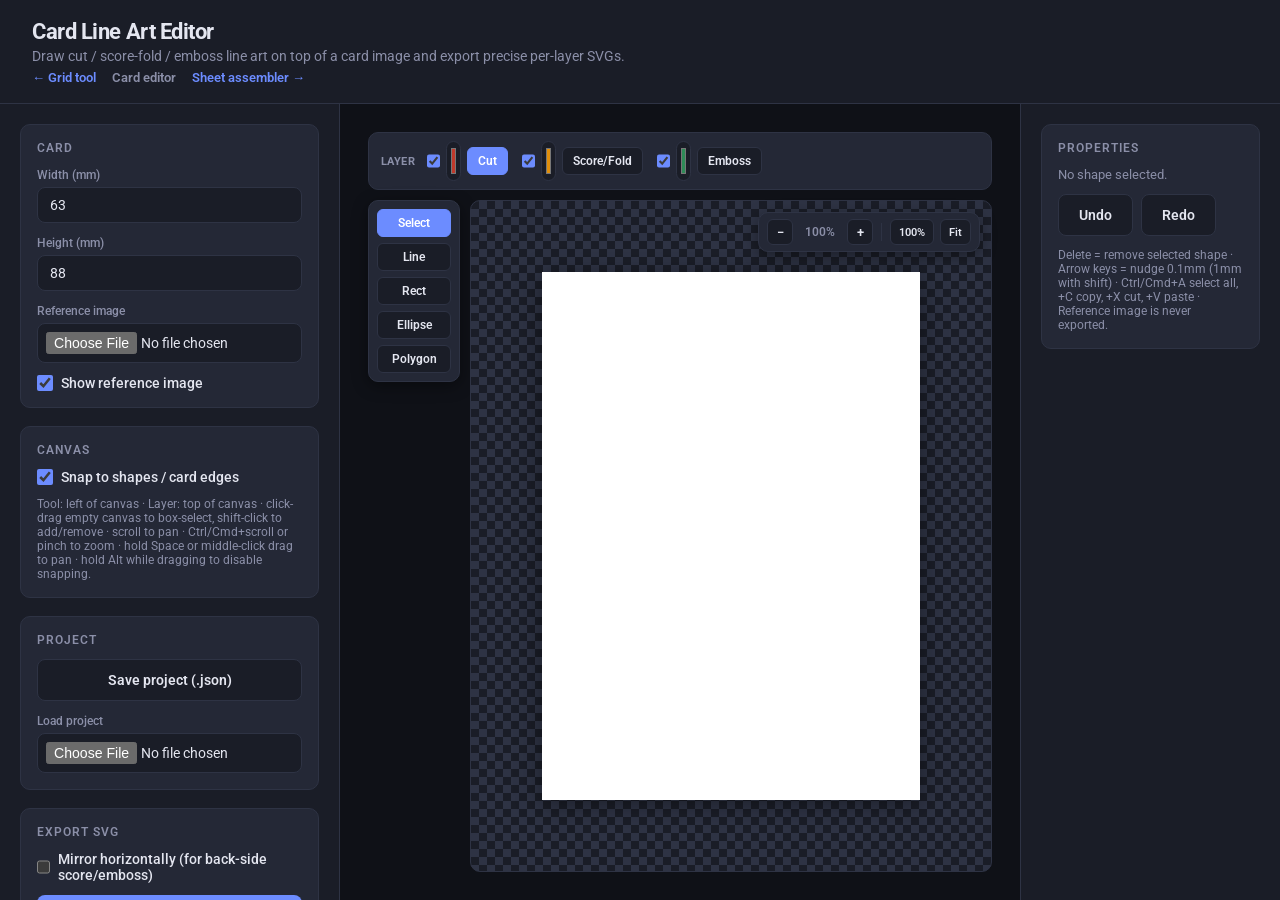
==== editor.html @ fbe58fb3 "Fix some bugs, update the UI" ====
<!DOCTYPE html>
<html lang="en">
<head>
<meta charset="UTF-8">
<meta name="viewport" content="width=device-width, initial-scale=1.0">
<title>Card Line Art Editor</title>
<link rel="stylesheet" href="css/style.css">
</head>
<body class="editor-page">
<div class="container">

  <header>
    <h1>Card Line Art Editor</h1>
    <p class="subtitle">Draw cut / score-fold / emboss line art on top of a card image and export precise per-layer SVGs.</p>
    <nav class="tool-nav">
      <a class="nav-link" href="index.html">&larr; Grid tool</a>
      <a class="nav-link current" href="editor.html">Card editor</a>
      <a class="nav-link" href="sheet.html">Sheet assembler &rarr;</a>
    </nav>
  </header>

  <div class="content with-gallery">
    <div class="sidebar">

      <div class="panel">
        <div class="panel-title">Card</div>
        <div class="control-group">
          <label for="cardW">Width (mm)</label>
          <input type="number" id="cardW" value="63" min="1" step="0.1" required>
        </div>
        <div class="control-group">
          <label for="cardH">Height (mm)</label>
          <input type="number" id="cardH" value="88" min="1" step="0.1" required>
        </div>
        <div class="control-group">
          <label for="imageInput">Reference image</label>
          <input type="file" id="imageInput" accept="image/*">
        </div>
        <div class="control-group">
          <label class="inline"><input type="checkbox" id="imageVisible" checked> Show reference image</label>
        </div>
      </div>

      <div class="panel">
        <div class="panel-title">Canvas</div>
        <div class="control-group">
          <label class="inline"><input type="checkbox" id="snapToggle" checked> Snap to shapes / card edges</label>
        </div>
        <div class="input-hint">Tool: left of canvas &middot; Layer: top of canvas &middot; click-drag empty canvas to box-select, shift-click to add/remove &middot; scroll to pan &middot; Ctrl/Cmd+scroll or pinch to zoom &middot; hold Space or middle-click drag to pan &middot; hold Alt while dragging to disable snapping.</div>
      </div>

      <div class="panel">
        <div class="panel-title">Project</div>
        <div class="button-group">
          <button type="button" id="saveProjectBtn" class="btn-secondary">Save project (.json)</button>
        </div>
        <div class="control-group">
          <label for="loadProjectInput">Load project</label>
          <input type="file" id="loadProjectInput" accept="application/json">
        </div>
      </div>

      <div class="panel">
        <div class="panel-title">Export SVG</div>
        <div class="control-group">
          <label class="inline"><input type="checkbox" id="mirrorExport"> Mirror horizontally (for back-side score/emboss)</label>
        </div>
        <div class="button-group">
          <button type="button" id="exportAllBtn" class="btn-primary">Export all layers</button>
          <button type="button" id="exportCutBtn" class="btn-secondary">Export Cut only</button>
          <button type="button" id="exportScoreBtn" class="btn-secondary">Export Score/Fold only</button>
          <button type="button" id="exportEmbossBtn" class="btn-secondary">Export Emboss only</button>
        </div>
      </div>
    </div>

    <div class="main">
      <div class="canvas-stage">
        <div class="canvas-topbar">
          <span class="canvas-topbar-label">Layer</span>
          <div class="layer-bar" id="layerBar">
            <div class="layer-row" data-layer="cut">
              <input type="checkbox" data-vis="cut" checked title="Show Cut layer">
              <input type="color" class="layer-color" data-layer="cut" value="#c0392b" title="Cut line color">
              <button type="button" class="layer-btn active" data-layer="cut">Cut</button>
            </div>
            <div class="layer-row" data-layer="score">
              <input type="checkbox" data-vis="score" checked title="Show Score/Fold layer">
              <input type="color" class="layer-color" data-layer="score" value="#e08e0b" title="Score/Fold line color">
              <button type="button" class="layer-btn" data-layer="score">Score/Fold</button>
            </div>
            <div class="layer-row" data-layer="emboss">
              <input type="checkbox" data-vis="emboss" checked title="Show Emboss layer">
              <input type="color" class="layer-color" data-layer="emboss" value="#2e8b57" title="Emboss line color">
              <button type="button" class="layer-btn" data-layer="emboss">Emboss</button>
            </div>
          </div>
        </div>
        <div class="canvas-body">
          <div class="canvas-toolbar-left" id="toolButtons">
            <button type="button" data-tool="select" class="tool-btn active" title="Select / Move (click-drag empty canvas to box-select)">Select</button>
            <button type="button" data-tool="line" class="tool-btn" title="Line">Line</button>
            <button type="button" data-tool="rect" class="tool-btn" title="Rectangle">Rect</button>
            <button type="button" data-tool="ellipse" class="tool-btn" title="Ellipse">Ellipse</button>
            <button type="button" data-tool="polygon" class="tool-btn" title="Polygon / lasso">Polygon</button>
          </div>
          <div class="canvas-wrap" id="canvasWrap"></div>
          <div class="canvas-toolbar">
            <button type="button" id="zoomOutBtn" class="zoom-btn" title="Zoom out (Ctrl/Cmd -)">&minus;</button>
            <span id="zoomLevel" class="zoom-level">100%</span>
            <button type="button" id="zoomInBtn" class="zoom-btn" title="Zoom in (Ctrl/Cmd +)">+</button>
            <span class="zoom-sep"></span>
            <button type="button" id="zoomResetBtn" class="zoom-btn zoom-btn-wide" title="Zoom to 100% (Ctrl/Cmd 0)">100%</button>
            <button type="button" id="zoomFitBtn" class="zoom-btn zoom-btn-wide" title="Fit to screen (Shift 1)">Fit</button>
          </div>
        </div>
      </div>
    </div>

    <div class="gallery-sidebar">
      <div class="panel">
        <div class="panel-title">Properties</div>
        <div id="propsEmpty" class="props-empty">No shape selected.</div>
        <div id="propsForm" class="props-form" hidden>
          <div class="control-group">
            <label for="propLayer">Layer</label>
            <select id="propLayer">
              <option value="cut">Cut</option>
              <option value="score">Score/Fold</option>
              <option value="emboss">Emboss</option>
            </select>
          </div>
          <div class="control-group" id="propXWrap">
            <label for="propX">X (mm)</label>
            <input type="number" id="propX" step="0.1">
          </div>
          <div class="control-group" id="propYWrap">
            <label for="propY">Y (mm)</label>
            <input type="number" id="propY" step="0.1">
          </div>
          <div class="control-group" id="propWWrap">
            <label for="propW">Width (mm)</label>
            <input type="number" id="propW" step="0.1">
          </div>
          <div class="control-group" id="propHWrap">
            <label for="propH">Height (mm)</label>
            <input type="number" id="propH" step="0.1">
          </div>
          <div class="control-group" id="propRadiusWrap" hidden>
            <label for="propRadius">Corner radius (mm)</label>
            <input type="number" id="propRadius" step="0.1" min="0">
          </div>
          <div class="control-group" id="propRotWrap">
            <label for="propRot">Rotation (deg)</label>
            <input type="number" id="propRot" step="1">
          </div>
          <div class="button-group">
            <button type="button" id="deleteShapeBtn" class="btn-secondary danger">Delete shape</button>
          </div>
        </div>

        <div class="history-buttons">
          <button type="button" id="undoBtn" class="btn-secondary" title="Ctrl/Cmd+Z">Undo</button>
          <button type="button" id="redoBtn" class="btn-secondary" title="Ctrl/Cmd+Shift+Z">Redo</button>
        </div>

        <p class="input-hint">Delete = remove selected shape &middot; Arrow keys = nudge 0.1mm (1mm with shift) &middot; Ctrl/Cmd+A select all, +C copy, +X cut, +V paste &middot; Reference image is never exported.</p>
      </div>
    </div>

  </div>

</div>
<script src="js/editor.js"></script>
</body>
</html>
---- css/style.css ----
/* ==========================================================================
   PnPTools shared UI — canonical stylesheet
   Same file is used (verbatim) across PnPBleed, PnPAlign, PnPBooklet,
   PnPCardCrop and PnPLayout so every tool looks and behaves identically.
   Visual reference: PnPBooklet's original dark app-chrome design.
   ========================================================================== */

@import url('https://fonts.googleapis.com/css2?family=Roboto:wght@400;500;600;700&display=swap');

:root {
    color-scheme: dark;
    --bg: #0f1117;
    --surface: #1a1d27;
    --surface2: #242836;
    --border: #2e3344;
    --accent: #6c8cff;
    --accent-hover: #8aa4ff;
    --text: #e4e6f0;
    --text-dim: #8b8fa8;
    --text-muted: #8b8fa8;
    --danger: #ff6b6b;
    --success: #51cf66;
    --info: #6c8cff;
    --warning: #ffcc66;
    --radius: 10px;
    --radius-lg: 10px;
}

* {
    margin: 0;
    padding: 0;
    box-sizing: border-box;
}

body {
    font-family: 'Roboto', -apple-system, BlinkMacSystemFont, 'Segoe UI', Helvetica, Arial, sans-serif;
    background: var(--bg);
    min-height: 100vh;
    color: var(--text);
}

a {
    color: inherit;
}

/* ---- Shell ------------------------------------------------------------- */

.container {
    max-width: none;
    margin: 0;
    background: transparent;
    border-radius: 0;
    box-shadow: none;
    overflow: visible;
    min-height: 100vh;
    display: flex;
    flex-direction: column;
}

header {
    background: var(--surface);
    color: var(--text);
    padding: 18px 32px;
    text-align: left;
    border-bottom: 1px solid var(--border);
}

header h1 {
    font-size: 1.4rem;
    font-weight: 700;
    letter-spacing: -0.02em;
    margin-bottom: 4px;
}

header .subtitle {
    font-size: 0.85rem;
    color: var(--text-dim);
    opacity: 1;
    max-width: none;
    margin: 0;
}

/* ---- Layout: sidebar + main -------------------------------------------- */

.content {
    display: grid;
    grid-template-columns: 340px 1fr;
    grid-template-rows: minmax(0, 1fr);
    gap: 0;
    padding: 0;
    flex: 1;
    min-height: 0;
    min-width: 0;
}

.content.with-gallery {
    grid-template-columns: 340px 1fr 260px;
}

.sidebar {
    display: flex;
    flex-direction: column;
    gap: 18px;
    padding: 20px;
    background: var(--surface);
    border-right: 1px solid var(--border);
    min-width: 0;
    min-height: 0;
    overflow-y: auto;
}

.gallery-sidebar {
    display: flex;
    flex-direction: column;
    gap: 12px;
    padding: 20px;
    background: var(--surface);
    border-left: 1px solid var(--border);
    min-width: 0;
    min-height: 0;
    overflow-y: auto;
}

.main {
    display: flex;
    flex-direction: column;
    gap: 20px;
    min-width: 0;
    min-height: 0;
    padding: 28px;
    overflow: auto;
    background: var(--bg);
}

/* ---- Panels (grouped controls within the sidebar) ---------------------- */

.panel {
    display: flex;
    flex-direction: column;
    gap: 12px;
    background: var(--surface2);
    border: 1px solid var(--border);
    border-radius: var(--radius);
    padding: 16px;
}

.panel-title {
    position: relative;
    font-size: 0.75rem;
    font-weight: 600;
    color: var(--text-dim);
    text-transform: uppercase;
    letter-spacing: 0.08em;
}

/* ---- Help tooltip (a "?" mark that reveals a longer note on hover/focus) - */
/* Positioned relative to .panel-title (not the small icon itself) and pinned
   to its full width, so it always opens downward and never overflows past
   the sidebar's edge regardless of where the icon sits in the title. */

.help {
    display: inline-flex;
    align-items: center;
    justify-content: center;
    width: 14px;
    height: 14px;
    margin-left: 6px;
    border-radius: 50%;
    background: var(--surface);
    border: 1px solid var(--border);
    color: var(--text-dim);
    font-size: 10px;
    font-weight: 700;
    text-transform: none;
    letter-spacing: normal;
    cursor: help;
    vertical-align: middle;
}

.help:hover,
.help:focus-visible {
    border-color: var(--accent);
    color: var(--accent);
    outline: none;
}

.help::after {
    content: attr(data-tip);
    position: absolute;
    top: 100%;
    left: 0;
    right: 0;
    margin-top: 6px;
    background: var(--surface2);
    color: var(--text);
    border: 1px solid var(--border);
    border-radius: 6px;
    padding: 8px 10px;
    font-size: 11px;
    font-weight: 400;
    line-height: 1.4;
    text-align: left;
    white-space: normal;
    box-shadow: 0 8px 20px rgba(0, 0, 0, 0.5);
    opacity: 0;
    visibility: hidden;
    transition: opacity 0.15s;
    z-index: 30;
}

.help:hover::after,
.help:focus-visible::after {
    opacity: 1;
    visibility: visible;
}

/* ---- Form controls ------------------------------------------------------ */

.control-group {
    display: flex;
    flex-direction: column;
    gap: 5px;
}

.control-group label {
    font-weight: 500;
    color: var(--text-dim);
    font-size: 0.78rem;
    text-transform: none;
    letter-spacing: normal;
}

.control-group label.inline {
    display: flex;
    align-items: center;
    gap: 8px;
    color: var(--text);
    font-size: 0.85rem;
    cursor: pointer;
}

.row {
    display: flex;
    gap: 10px;
}

.row > * {
    flex: 1;
}

input[type="file"],
input[type="number"],
input[type="text"],
select {
    width: 100%;
    padding: 9px 12px;
    border: 1px solid var(--border);
    border-radius: 8px;
    font-size: 0.88rem;
    font-family: inherit;
    color: var(--text);
    background: var(--surface);
    transition: border-color 0.2s;
    outline: none;
}

input[type="file"] {
    padding: 8px;
    cursor: pointer;
}

input[type="number"]:focus,
input[type="text"]:focus,
input[type="file"]:focus,
select:focus {
    border-color: var(--accent);
}

input[type="number"]:hover,
input[type="text"]:hover,
input[type="file"]:hover,
select:hover {
    border-color: var(--accent);
}

select {
    cursor: pointer;
    appearance: none;
    background-image: url("data:image/svg+xml,%3Csvg xmlns='http://www.w3.org/2000/svg' width='12' height='12' viewBox='0 0 24 24' fill='%238b8fa8'%3E%3Cpath d='M7 10l5 5 5-5z'/%3E%3C/svg%3E");
    background-repeat: no-repeat;
    background-position: right 12px center;
    padding-right: 30px;
}

input[type="checkbox"],
input[type="radio"] {
    width: 16px;
    height: 16px;
    accent-color: var(--accent);
    cursor: pointer;
}

input[type="range"] {
    width: 100%;
    accent-color: var(--accent);
}

input[type="color"] {
    width: 100%;
    height: 40px;
    padding: 2px;
    border: 1px solid var(--border);
    border-radius: 8px;
    cursor: pointer;
    background: var(--surface);
}

.input-hint {
    font-size: 12px;
    color: var(--text-muted);
}

.radio-group,
.checkbox-group {
    display: grid;
    grid-template-columns: 1fr 1fr;
    gap: 10px;
}

.radio-group.stacked,
.checkbox-group.stacked {
    grid-template-columns: 1fr;
}

.radio-group label,
.checkbox-group label {
    display: flex;
    align-items: center;
    gap: 8px;
    font-weight: 500;
    font-size: 14px;
    color: var(--text);
    text-transform: none;
    letter-spacing: normal;
    cursor: pointer;
}

.slider-field {
    display: grid;
    grid-template-columns: 1fr auto;
    align-items: center;
    gap: 10px;
}

.slider-field label {
    grid-column: 1 / -1;
}

.slider-field output {
    font-variant-numeric: tabular-nums;
    font-size: 13px;
    color: var(--text-dim);
    text-align: right;
    min-width: 3em;
}

/* ---- Dropzone ------------------------------------------------------------ */

.dropzone {
    border: 2px dashed var(--border);
    border-radius: var(--radius);
    padding: 24px 16px;
    text-align: center;
    cursor: pointer;
    transition: all 0.2s;
    color: var(--text-dim);
    font-size: 0.85rem;
}

.dropzone:hover,
.dropzone.dragover {
    border-color: var(--accent);
    background: rgba(108, 140, 255, 0.06);
}

.dropzone input[type="file"] {
    display: none;
}

.dropzone .dz-title {
    font-weight: 500;
    color: var(--text);
    margin-bottom: 4px;
}

.dropzone-count {
    text-align: center;
    font-size: 12px;
    color: var(--text-dim);
}

/* ---- Buttons -------------------------------------------------------------- */

.button-group {
    display: flex;
    gap: 10px;
    flex-direction: column;
}

button,
.btn {
    display: inline-flex;
    align-items: center;
    justify-content: center;
    gap: 8px;
    padding: 12px 20px;
    border: none;
    border-radius: 8px;
    font-size: 0.88rem;
    font-weight: 600;
    cursor: pointer;
    transition: background-color 0.2s, filter 0.2s;
    text-transform: none;
    letter-spacing: normal;
    text-decoration: none;
    font-family: inherit;
}

.btn-primary {
    background: var(--accent);
    color: #ffffff;
}

.btn-primary:hover:not(:disabled) {
    background: var(--accent-hover);
}

.btn-secondary {
    background: var(--surface);
    color: var(--text);
    border: 1px solid var(--border);
}

.btn-secondary:hover:not(:disabled) {
    background: var(--surface2);
    border-color: var(--accent);
}

.btn-success {
    background: var(--success);
    color: #111111;
}

.btn-success:hover:not(:disabled) {
    filter: brightness(1.1);
}

button:disabled,
.btn:disabled,
.btn[aria-disabled="true"] {
    background: var(--border);
    color: var(--text-dim);
    opacity: 1;
    cursor: not-allowed;
}

.btn-small {
    padding: 8px 12px;
    font-size: 12px;
}

/* ---- Status / feedback ------------------------------------------------- */

.status {
    padding: 10px 12px;
    border-radius: 8px;
    font-size: 12px;
    text-align: center;
    min-height: 40px;
    display: flex;
    align-items: center;
    justify-content: center;
    background: var(--surface2);
    border: 1px solid var(--border);
    color: var(--text-dim);
}

.status.info { color: var(--accent); border-color: rgba(108, 140, 255, 0.3); background: rgba(108, 140, 255, 0.08); }
.status.success { color: var(--success); border-color: rgba(81, 207, 102, 0.3); background: rgba(81, 207, 102, 0.08); }
.status.error { color: var(--danger); border-color: rgba(255, 107, 107, 0.3); background: rgba(255, 107, 107, 0.08); }
.status.processing { color: var(--warning); border-color: rgba(255, 204, 102, 0.3); background: rgba(255, 204, 102, 0.08); }
.status:empty { display: none; }

/* ---- Preview / canvas areas --------------------------------------------- */

.preview-section {
    display: flex;
    flex-direction: column;
    gap: 12px;
    min-width: 0;
}

.preview-title {
    font-size: 0.75rem;
    font-weight: 600;
    color: var(--text-dim);
    text-transform: uppercase;
    letter-spacing: 0.08em;
}

.preview-canvas-container,
.canvas-container {
    background: var(--surface);
    border: 1px solid var(--border);
    border-radius: var(--radius);
    padding: 20px;
    display: flex;
    align-items: center;
    justify-content: center;
    flex: 1;
    min-height: 300px;
    overflow: auto;
}

.preview-canvas-container canvas,
.canvas-container canvas,
.preview-canvas {
    max-width: 100%;
    max-height: 100%;
    border-radius: 4px;
    box-shadow: 0 4px 24px rgba(0, 0, 0, 0.4);
    background:
        linear-gradient(45deg, #2e3344 25%, transparent 25%),
        linear-gradient(-45deg, #2e3344 25%, transparent 25%),
        linear-gradient(45deg, transparent 75%, #2e3344 75%),
        linear-gradient(-45deg, transparent 75%, #2e3344 75%);
    background-color: #1a1d27;
    background-size: 16px 16px;
    background-position: 0 0, 0 8px, 8px -8px, -8px 0;
}

.comparison-container {
    display: grid;
    grid-template-columns: 1fr 1fr;
    gap: 20px;
    min-width: 0;
    max-width: 100%;
    width: 100%;
}

.comparison-item {
    display: flex;
    flex-direction: column;
    gap: 10px;
    min-width: 0;
    max-width: 100%;
}

.comparison-label {
    font-size: 12px;
    font-weight: 600;
    color: var(--text-dim);
}

/* ---- Thumbnails / gallery ------------------------------------------------ */

.thumbnails-container {
    background: var(--surface);
    border: 1px solid var(--border);
    border-radius: var(--radius);
    padding: 12px;
    overflow-x: auto;
    overflow-y: hidden;
    display: flex;
    gap: 10px;
    min-height: 120px;
}

.thumbnail {
    position: relative;
    flex-shrink: 0;
    width: 100px;
    height: 100px;
    border: 2px solid var(--border);
    border-radius: 4px;
    cursor: pointer;
    overflow: hidden;
    transition: all 0.2s;
    background: var(--surface2);
    display: flex;
    align-items: center;
    justify-content: center;
}

.thumbnail img,
.thumbnail canvas {
    width: 100%;
    height: 100%;
    object-fit: contain;
    background: var(--surface2);
}

.thumbnail.active {
    border-color: var(--accent);
}

.thumbnail:hover {
    border-color: var(--accent);
}

.thumbnail .badge {
    position: absolute;
    top: 2px;
    right: 2px;
    background: var(--surface);
    border: 1px solid var(--border);
    border-radius: 50%;
    width: 20px;
    height: 20px;
    line-height: 18px;
    text-align: center;
    font-size: 11px;
    cursor: pointer;
    color: var(--text);
}

.gallery {
    display: flex;
    flex-direction: column;
    gap: 10px;
}

.gallery-title {
    font-size: 0.75rem;
    font-weight: 600;
    text-transform: uppercase;
    letter-spacing: 0.08em;
    color: var(--text-dim);
}

/* ---- Info grid ------------------------------------------------------------ */

.info-grid {
    display: grid;
    grid-template-columns: repeat(2, 1fr);
    gap: 12px;
    background: var(--surface2);
    border: 1px solid var(--border);
    padding: 12px;
    border-radius: var(--radius);
    font-size: 12px;
}

.info-item {
    display: flex;
    flex-direction: column;
    gap: 4px;
}

.info-label {
    color: var(--text-dim);
    font-weight: 600;
}

.info-value {
    color: var(--text);
    font-weight: 500;
}

/* ---- Empty state ----------------------------------------------------------- */

.empty-state {
    text-align: center;
    color: var(--text-dim);
    padding: 40px 20px;
}

.empty-state-icon {
    font-size: 48px;
    margin-bottom: 12px;
    opacity: 0.5;
}

/* ---- Downloads --------------------------------------------------------------- */

.download-links {
    display: flex;
    gap: 12px;
    flex-wrap: wrap;
}

.download-link {
    flex: 1;
    min-width: 200px;
    display: none;
}

.download-link.show {
    display: inline-flex;
}

/* ---- File list chip ------------------------------------------------------------ */

.file-info {
    display: flex;
    align-items: center;
    justify-content: space-between;
    gap: 10px;
    padding: 10px 12px;
    background: var(--surface2);
    border: 1px solid var(--border);
    border-radius: var(--radius);
    font-size: 13px;
    color: var(--text);
}

.file-info .name {
    overflow: hidden;
    text-overflow: ellipsis;
    white-space: nowrap;
}

.file-info .remove {
    background: none;
    border: none;
    color: var(--danger);
    cursor: pointer;
    font-size: 13px;
    padding: 2px 6px;
    text-transform: none;
    letter-spacing: normal;
}

/* ---- Loading spinner -------------------------------------------------------------- */

.loading {
    display: inline-block;
    width: 12px;
    height: 12px;
    border: 2px solid var(--border);
    border-radius: 50%;
    border-top-color: var(--accent);
    animation: spin 0.6s linear infinite;
}

@keyframes spin {
    to { transform: rotate(360deg); }
}

.loading-overlay {
    position: fixed;
    inset: 0;
    background: rgba(15, 17, 23, 0.85);
    display: flex;
    align-items: center;
    justify-content: center;
    flex-direction: column;
    gap: 16px;
    z-index: 1000;
    color: var(--text-dim);
}

.loading-overlay[hidden],
.loading-overlay.hidden {
    display: none;
}

.spinner {
    width: 40px;
    height: 40px;
    border: 3px solid var(--border);
    border-top-color: var(--accent);
    border-radius: 50%;
    animation: spin 0.8s linear infinite;
}

/* ---- Scrollbars ----------------------------------------------------------------- */

.thumbnails-container::-webkit-scrollbar,
.sidebar::-webkit-scrollbar,
.gallery-sidebar::-webkit-scrollbar,
.main::-webkit-scrollbar {
    width: 6px;
    height: 6px;
}

.thumbnails-container::-webkit-scrollbar-track,
.sidebar::-webkit-scrollbar-track,
.gallery-sidebar::-webkit-scrollbar-track,
.main::-webkit-scrollbar-track {
    background: transparent;
}

.thumbnails-container::-webkit-scrollbar-thumb,
.sidebar::-webkit-scrollbar-thumb,
.gallery-sidebar::-webkit-scrollbar-thumb,
.main::-webkit-scrollbar-thumb {
    background: var(--border);
    border-radius: 3px;
}

.thumbnails-container::-webkit-scrollbar-thumb:hover,
.sidebar::-webkit-scrollbar-thumb:hover,
.gallery-sidebar::-webkit-scrollbar-thumb:hover,
.main::-webkit-scrollbar-thumb:hover {
    background: var(--text-dim);
}

/* ---- Responsive ------------------------------------------------------------------- */

@media (max-width: 1024px) {
    .content,
    .content.with-gallery {
        grid-template-columns: 1fr;
    }

    .sidebar {
        border-right: none;
        border-bottom: 1px solid var(--border);
    }

    .gallery-sidebar {
        border-left: none;
        border-top: 1px solid var(--border);
    }

    .comparison-container {
        grid-template-columns: 1fr;
    }

    .row {
        flex-direction: column;
    }

    .radio-group,
    .checkbox-group {
        grid-template-columns: 1fr;
    }
}

@media (max-width: 640px) {
    header h1 { font-size: 1.2rem; }
    .main { padding: 16px; }
    .sidebar, .gallery-sidebar { padding: 16px; }
}

/* ==========================================================================
   PnPVecImage-only additions
   Toolbar/canvas editor chrome, layer swatches, SVG editing handles, and the
   sheet-assembler project/cell lists — none of these have a shared
   equivalent. Layer colors (cut/score/emboss/guide) are the actual exported
   line-art colors, kept as-is regardless of UI theme.
   ========================================================================== */

/* ---- Cross-page nav (this tool has 3 pages: grid / editor / sheet) ------ */

.tool-nav {
    display: flex;
    gap: 16px;
    margin-top: 6px;
}

.nav-link {
    font-size: 13px;
    font-weight: 600;
    color: var(--accent);
    text-decoration: none;
}

.nav-link:hover {
    color: var(--accent-hover);
    text-decoration: underline;
}

.nav-link.current {
    color: var(--text-dim);
    pointer-events: none;
    text-decoration: none;
}

/* ---- Segmented tool/layer button groups --------------------------------- */

.tool-btn,
.layer-btn {
    flex: 1 1 auto;
    padding: 6px 10px;
    border: 1px solid var(--border);
    border-radius: 6px;
    background: var(--surface);
    color: var(--text);
    font-size: 12px;
    font-weight: 600;
    text-transform: none;
    letter-spacing: normal;
    cursor: pointer;
}

.tool-btn.active,
.layer-btn.active {
    background: var(--accent);
    border-color: var(--accent);
    color: #ffffff;
}

/* Vertical tool palette, docked to the left edge of the canvas */
.canvas-toolbar-left {
    display: flex;
    flex-direction: column;
    gap: 6px;
    align-self: flex-start;
    padding: 8px;
    background: var(--surface2);
    border: 1px solid var(--border);
    border-radius: var(--radius);
    box-shadow: 0 4px 16px rgba(0, 0, 0, 0.4);
}

.canvas-toolbar-left .tool-btn {
    flex: none;
    width: 74px;
}

/* Layer bar docked above the canvas: visibility, color and active-layer pick */
.canvas-topbar {
    display: flex;
    align-items: center;
    gap: 12px;
    flex-wrap: wrap;
    padding: 8px 12px;
    background: var(--surface2);
    border: 1px solid var(--border);
    border-radius: var(--radius);
}

.canvas-topbar-label {
    font-size: 11px;
    font-weight: 700;
    text-transform: uppercase;
    letter-spacing: 0.04em;
    color: var(--text-dim);
}

.layer-bar {
    display: flex;
    flex-wrap: wrap;
    gap: 14px;
}

.layer-row {
    display: flex;
    align-items: center;
    gap: 6px;
}

.layer-row input[type="checkbox"] {
    cursor: pointer;
}

.layer-color {
    width: 22px;
    height: 22px;
    padding: 0;
    border: 1px solid var(--border);
    border-radius: 5px;
    background: none;
    cursor: pointer;
}

.layer-row .layer-btn {
    flex: none;
}

.summary {
    font-size: 12px;
    color: var(--text-dim);
    line-height: 1.5;
}

/* ---- SVG preview / canvas surfaces --------------------------------------- */
/* The exported artwork is placed on white paper, so the checkerboard stays
   light-on-dark-surface instead of matching the app's own theme. */

.svg-wrap,
.canvas-wrap {
    background:
        linear-gradient(45deg, #2e3344 25%, transparent 25%),
        linear-gradient(-45deg, #2e3344 25%, transparent 25%),
        linear-gradient(45deg, transparent 75%, #2e3344 75%),
        linear-gradient(-45deg, transparent 75%, #2e3344 75%);
    background-color: var(--surface);
    background-size: 16px 16px;
    background-position: 0 0, 0 8px, 8px -8px, -8px 0;
    border: 1px solid var(--border);
    border-radius: var(--radius);
    padding: 16px;
    overflow: auto;
}

.svg-wrap {
    display: flex;
    justify-content: center;
    align-items: center;
}

/* Flex + auto margins (not justify/align-content) so the card centers on
   both axes when it fits, but scrolls to every edge without clipping when
   zoomed past the viewport — justify/align-content: center would clip the
   start edge on overflow. */
.canvas-wrap {
    display: flex;
}

.svg-wrap svg,
#canvasSvg {
    height: auto;
    background: #ffffff;
    box-shadow: 0 4px 24px rgba(0, 0, 0, 0.4);
}

.svg-wrap svg {
    max-width: 100%;
}

#canvasSvg {
    touch-action: none;
    display: block;
    margin: auto;
    flex-shrink: 0;
}

circle.handle {
    fill: var(--surface2);
    stroke: var(--accent);
    stroke-width: 0.5;
    cursor: pointer;
}

circle.handle-rotate {
    fill: var(--accent);
}

circle.handle-move {
    fill: var(--accent);
    stroke: #ffffff;
    cursor: move;
}

.shape-hit {
    cursor: move;
    pointer-events: stroke;
}

.snap-guide {
    stroke: #ff3fb0;
    stroke-width: 0.5;
    stroke-dasharray: 2,1.4;
    pointer-events: none;
}

.marquee-rect {
    fill: rgba(74, 144, 217, 0.15);
    stroke: #4a90d9;
    stroke-width: 1;
    stroke-dasharray: 3,2;
    pointer-events: none;
}

.multi-select-outline {
    fill: none;
    stroke: #4a90d9;
    stroke-width: 0.4;
    stroke-dasharray: 1.2,1;
    pointer-events: none;
}

.group-select-outline {
    fill: none;
    stroke: #4a90d9;
    stroke-width: 0.4;
    pointer-events: none;
}

.snap-point {
    fill: #ff3fb0;
    stroke: #ffffff;
    stroke-width: 0.3;
    pointer-events: none;
}

/* ---- Editor page: hard-cap the page to the viewport --------------------- */
/* The flex/grid min-height:0 chain above should in theory let the canvas's
   own overflow:auto do the scrolling, but a zoomed-in SVG's large intrinsic
   size still ends up growing the page in some browsers. A hard viewport cap
   + overflow:hidden on the shell is a guaranteed backstop: nothing inside
   can push the page taller no matter how the inner sizing plays out. Scoped
   to .editor-page (editor.html only) so it can't affect any other tool that
   shares this stylesheet or PnPCut's own non-editor pages. */

.editor-page {
    height: 100vh;
    overflow: hidden;
}

.editor-page .container {
    height: 100vh;
    min-height: 0;
    overflow: hidden;
}

/* ---- Canvas stage: layout, zoom/pan chrome ------------------------------ */

.canvas-stage {
    flex: 1;
    min-height: 0;
    display: flex;
    flex-direction: column;
    gap: 10px;
}

.canvas-body {
    position: relative;
    flex: 1;
    min-height: 0;
    display: flex;
    gap: 10px;
}

.canvas-body .canvas-wrap {
    flex: 1;
    min-width: 0;
    min-height: 0;
}

.canvas-wrap.pan-ready,
.canvas-wrap.pan-ready #canvasSvg {
    cursor: grab;
}

.canvas-wrap.panning,
.canvas-wrap.panning #canvasSvg {
    cursor: grabbing !important;
}

.canvas-toolbar {
    position: absolute;
    top: 12px;
    right: 12px;
    z-index: 5;
    display: flex;
    align-items: center;
    gap: 6px;
    padding: 6px 8px;
    background: var(--surface2);
    border: 1px solid var(--border);
    border-radius: var(--radius);
    box-shadow: 0 4px 16px rgba(0, 0, 0, 0.4);
}

.zoom-btn {
    min-width: 26px;
    height: 26px;
    padding: 0 8px;
    border: 1px solid var(--border);
    border-radius: 6px;
    background: var(--surface);
    color: var(--text);
    font-size: 13px;
    font-weight: 600;
    line-height: 1;
    cursor: pointer;
}

.zoom-btn:hover {
    border-color: var(--accent);
    color: var(--accent-hover);
}

.zoom-btn-wide {
    font-size: 11px;
}

.zoom-level {
    min-width: 42px;
    text-align: center;
    font-size: 12px;
    font-weight: 600;
    color: var(--text-dim);
}

.zoom-sep {
    width: 1px;
    height: 18px;
    background: var(--border);
    margin: 0 2px;
}

/* ---- Properties / history panel ------------------------------------------ */

.props-empty {
    font-size: 13px;
    color: var(--text-dim);
}

.btn-secondary.danger {
    color: var(--danger);
    border-color: var(--danger);
}

.history-buttons {
    display: flex;
    gap: 8px;
}

/* ---- Sheet assembler: project list & cell assignment ---------------------- */

.project-list,
.cell-assignment {
    display: flex;
    flex-direction: column;
    gap: 6px;
    max-height: 220px;
    overflow-y: auto;
}

.project-row,
.cell-row {
    display: flex;
    align-items: center;
    gap: 6px;
    font-size: 12px;
    background: var(--surface);
    border: 1px solid var(--border);
    border-radius: 6px;
    padding: 6px 8px;
}

.project-name {
    flex: 1 1 auto;
    overflow: hidden;
    text-overflow: ellipsis;
    white-space: nowrap;
    color: var(--text);
}

.project-size {
    color: var(--text-dim);
    flex: 0 0 auto;
    font-size: 11px;
}

.project-row.mismatch .project-size {
    color: var(--danger);
}

.remove-btn {
    border: none;
    background: none;
    color: var(--text-dim);
    font-size: 16px;
    line-height: 1;
    cursor: pointer;
    padding: 0 2px;
}

.remove-btn:hover {
    color: var(--danger);
}

.cell-label {
    flex: 0 0 auto;
    width: 66px;
    color: var(--text-dim);
    font-size: 11px;
}

.cell-row select {
    flex: 1 1 auto;
    padding: 4px 6px;
    font-size: 12px;
}

.fill-all-row {
    display: flex;
    gap: 6px;
}

.fill-all-row select {
    flex: 1 1 auto;
}

.fill-all-row button {
    flex: 0 0 auto;
}
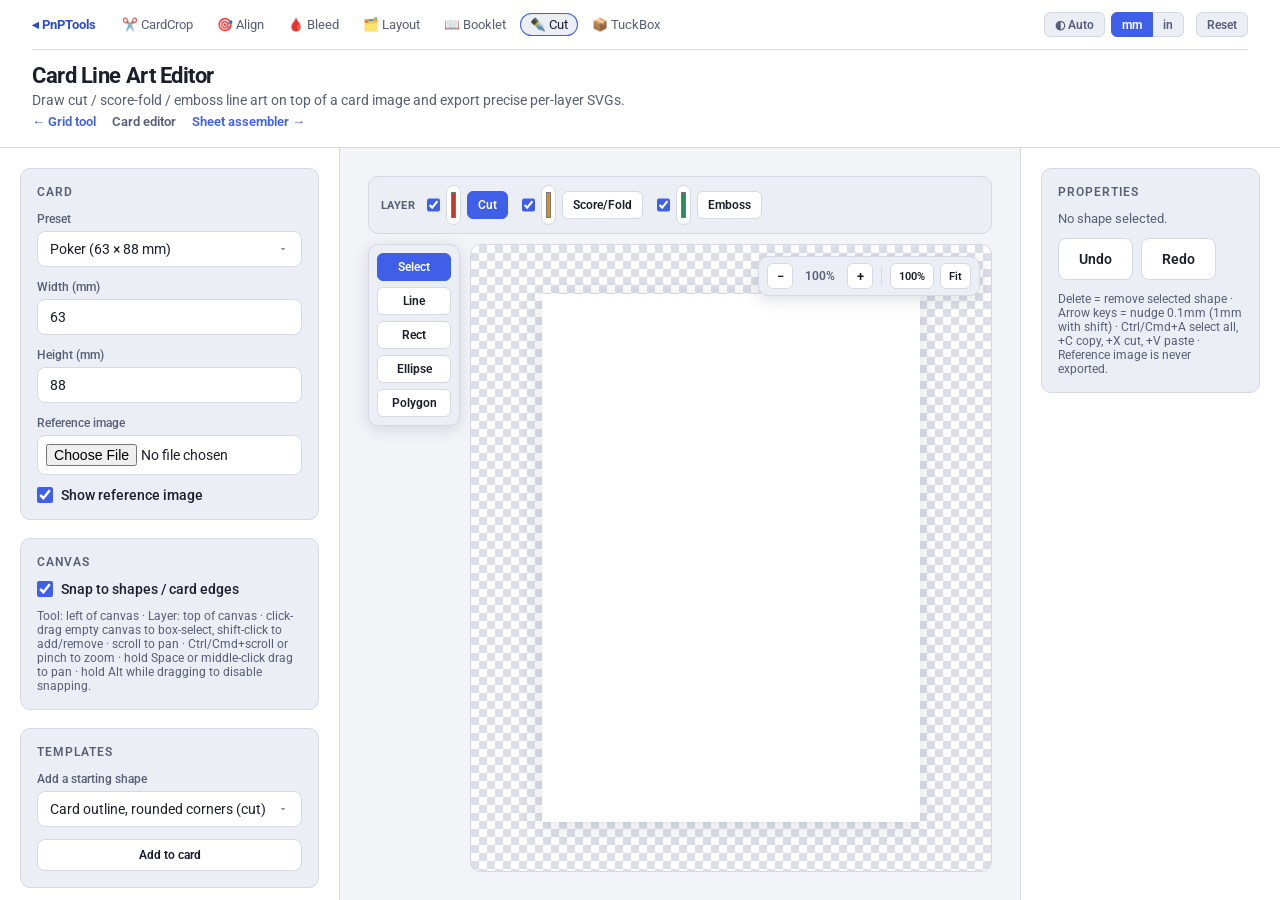
==== commit 07cad3c7: "Unify all tools, share resources between them" ====
--- a/editor.html
+++ b/editor.html
@@ -5,6 +5,12 @@
 <meta name="viewport" content="width=device-width, initial-scale=1.0">
 <title>Card Line Art Editor</title>
 <link rel="stylesheet" href="css/style.css">
+<link rel="stylesheet" href="css/tool.css">
+<link rel="manifest" href="manifest.webmanifest">
+<link rel="icon" href="shared/icon.svg" type="image/svg+xml">
+<meta name="theme-color" content="#1a1d27">
+<script src="shared/pnp-theme.js"></script>
+<link rel="stylesheet" href="shared/pnp-shared.css">
 </head>
 <body class="editor-page">
 <div class="container">
@@ -25,12 +31,16 @@
       <div class="panel">
         <div class="panel-title">Card</div>
         <div class="control-group">
+          <label for="cardPreset">Preset</label>
+          <select id="cardPreset"></select>
+        </div>
+        <div class="control-group">
           <label for="cardW">Width (mm)</label>
-          <input type="number" id="cardW" value="63" min="1" step="0.1" required>
+          <input type="number" id="cardW" data-unit="mm" value="63" min="1" step="0.1" required>
         </div>
         <div class="control-group">
           <label for="cardH">Height (mm)</label>
-          <input type="number" id="cardH" value="88" min="1" step="0.1" required>
+          <input type="number" id="cardH" data-unit="mm" value="88" min="1" step="0.1" required>
         </div>
         <div class="control-group">
           <label for="imageInput">Reference image</label>
@@ -47,6 +57,21 @@
           <label class="inline"><input type="checkbox" id="snapToggle" checked> Snap to shapes / card edges</label>
         </div>
         <div class="input-hint">Tool: left of canvas &middot; Layer: top of canvas &middot; click-drag empty canvas to box-select, shift-click to add/remove &middot; scroll to pan &middot; Ctrl/Cmd+scroll or pinch to zoom &middot; hold Space or middle-click drag to pan &middot; hold Alt while dragging to disable snapping.</div>
+      </div>
+
+      <div class="panel">
+        <div class="panel-title">Templates</div>
+        <div class="control-group">
+          <label for="templateSelect">Add a starting shape</label>
+          <select id="templateSelect">
+            <option value="outline">Card outline, rounded corners (cut)</option>
+            <option value="round">Round token (cut)</option>
+            <option value="hex">Hex token (cut)</option>
+            <option value="foldMiddle">Fold-over card: centre fold (score)</option>
+            <option value="standee">Standee: outline + fold-under base (cut + score)</option>
+          </select>
+        </div>
+        <button type="button" id="addTemplateBtn" class="btn-secondary btn-small">Add to card</button>
       </div>
 
       <div class="panel">
@@ -132,23 +157,23 @@
           </div>
           <div class="control-group" id="propXWrap">
             <label for="propX">X (mm)</label>
-            <input type="number" id="propX" step="0.1">
+            <input type="number" id="propX" data-unit="mm" step="0.1">
           </div>
           <div class="control-group" id="propYWrap">
             <label for="propY">Y (mm)</label>
-            <input type="number" id="propY" step="0.1">
+            <input type="number" id="propY" data-unit="mm" step="0.1">
           </div>
           <div class="control-group" id="propWWrap">
             <label for="propW">Width (mm)</label>
-            <input type="number" id="propW" step="0.1">
+            <input type="number" id="propW" data-unit="mm" step="0.1">
           </div>
           <div class="control-group" id="propHWrap">
             <label for="propH">Height (mm)</label>
-            <input type="number" id="propH" step="0.1">
+            <input type="number" id="propH" data-unit="mm" step="0.1">
           </div>
           <div class="control-group" id="propRadiusWrap" hidden>
             <label for="propRadius">Corner radius (mm)</label>
-            <input type="number" id="propRadius" step="0.1" min="0">
+            <input type="number" id="propRadius" data-unit="mm" step="0.1" min="0">
           </div>
           <div class="control-group" id="propRotWrap">
             <label for="propRot">Rotation (deg)</label>
@@ -171,6 +196,7 @@
   </div>
 
 </div>
+<script src="shared/pnp-shared.js"></script>
 <script src="js/editor.js"></script>
 </body>
 </html>
--- a/css/style.css
+++ b/css/style.css
@@ -1,8 +1,10 @@
 /* ==========================================================================
    PnPTools shared UI — canonical stylesheet
-   Same file is used (verbatim) across PnPBleed, PnPAlign, PnPBooklet,
-   PnPCardCrop and PnPLayout so every tool looks and behaves identically.
-   Visual reference: PnPBooklet's original dark app-chrome design.
+   This file (css/style.css in the hub) is copied verbatim into every tool
+   by scripts/sync-shared.sh. Tool-specific rules live in each tool's
+   css/tool.css. Edit only the hub copy.
+   Themes: dark by default; light when the OS prefers it (unless the user
+   picked dark) or when <html data-theme="light"> is set.
    ========================================================================== */
 
 @import url('https://fonts.googleapis.com/css2?family=Roboto:wght@400;500;600;700&display=swap');
@@ -22,8 +24,53 @@
     --success: #51cf66;
     --info: #6c8cff;
     --warning: #ffcc66;
+    --checker: #2e3344;
+    --overlay: rgba(15, 17, 23, 0.85);
+    --shadow: rgba(0, 0, 0, 0.45);
     --radius: 10px;
     --radius-lg: 10px;
+}
+
+@media (prefers-color-scheme: light) {
+    :root:not([data-theme="dark"]) {
+        color-scheme: light;
+        --bg: #f3f4f8;
+        --surface: #ffffff;
+        --surface2: #eceef5;
+        --border: #d6d9e4;
+        --accent: #3f5fe8;
+        --accent-hover: #2d4bd0;
+        --text: #1b1f2b;
+        --text-dim: #585e74;
+        --text-muted: #585e74;
+        --danger: #d6334a;
+        --success: #2b8a3e;
+        --info: #3f5fe8;
+        --warning: #a8670a;
+        --checker: #dcdfe8;
+        --overlay: rgba(243, 244, 248, 0.88);
+        --shadow: rgba(30, 36, 60, 0.14);
+    }
+}
+
+:root[data-theme="light"] {
+    color-scheme: light;
+    --bg: #f3f4f8;
+    --surface: #ffffff;
+    --surface2: #eceef5;
+    --border: #d6d9e4;
+    --accent: #3f5fe8;
+    --accent-hover: #2d4bd0;
+    --text: #1b1f2b;
+    --text-dim: #585e74;
+    --text-muted: #585e74;
+    --danger: #d6334a;
+    --success: #2b8a3e;
+    --info: #3f5fe8;
+    --warning: #a8670a;
+    --checker: #dcdfe8;
+    --overlay: rgba(243, 244, 248, 0.88);
+    --shadow: rgba(30, 36, 60, 0.14);
 }
 
 * {
@@ -85,7 +132,6 @@
 .content {
     display: grid;
     grid-template-columns: 340px 1fr;
-    grid-template-rows: minmax(0, 1fr);
     gap: 0;
     padding: 0;
     flex: 1;
@@ -105,7 +151,6 @@
     background: var(--surface);
     border-right: 1px solid var(--border);
     min-width: 0;
-    min-height: 0;
     overflow-y: auto;
 }
 
@@ -117,7 +162,6 @@
     background: var(--surface);
     border-left: 1px solid var(--border);
     min-width: 0;
-    min-height: 0;
     overflow-y: auto;
 }
 
@@ -126,7 +170,6 @@
     flex-direction: column;
     gap: 20px;
     min-width: 0;
-    min-height: 0;
     padding: 28px;
     overflow: auto;
     background: var(--bg);
@@ -201,7 +244,7 @@
     line-height: 1.4;
     text-align: left;
     white-space: normal;
-    box-shadow: 0 8px 20px rgba(0, 0, 0, 0.5);
+    box-shadow: 0 8px 20px var(--shadow);
     opacity: 0;
     visibility: hidden;
     transition: opacity 0.15s;
@@ -528,13 +571,13 @@
     max-width: 100%;
     max-height: 100%;
     border-radius: 4px;
-    box-shadow: 0 4px 24px rgba(0, 0, 0, 0.4);
+    box-shadow: 0 4px 24px var(--shadow);
     background:
-        linear-gradient(45deg, #2e3344 25%, transparent 25%),
-        linear-gradient(-45deg, #2e3344 25%, transparent 25%),
-        linear-gradient(45deg, transparent 75%, #2e3344 75%),
-        linear-gradient(-45deg, transparent 75%, #2e3344 75%);
-    background-color: #1a1d27;
+        linear-gradient(45deg, var(--checker) 25%, transparent 25%),
+        linear-gradient(-45deg, var(--checker) 25%, transparent 25%),
+        linear-gradient(45deg, transparent 75%, var(--checker) 75%),
+        linear-gradient(-45deg, transparent 75%, var(--checker) 75%);
+    background-color: var(--surface);
     background-size: 16px 16px;
     background-position: 0 0, 0 8px, 8px -8px, -8px 0;
 }
@@ -750,7 +793,7 @@
 .loading-overlay {
     position: fixed;
     inset: 0;
-    background: rgba(15, 17, 23, 0.85);
+    background: var(--overlay);
     display: flex;
     align-items: center;
     justify-content: center;
@@ -843,451 +886,3 @@
     .main { padding: 16px; }
     .sidebar, .gallery-sidebar { padding: 16px; }
 }
-
-/* ==========================================================================
-   PnPVecImage-only additions
-   Toolbar/canvas editor chrome, layer swatches, SVG editing handles, and the
-   sheet-assembler project/cell lists — none of these have a shared
-   equivalent. Layer colors (cut/score/emboss/guide) are the actual exported
-   line-art colors, kept as-is regardless of UI theme.
-   ========================================================================== */
-
-/* ---- Cross-page nav (this tool has 3 pages: grid / editor / sheet) ------ */
-
-.tool-nav {
-    display: flex;
-    gap: 16px;
-    margin-top: 6px;
-}
-
-.nav-link {
-    font-size: 13px;
-    font-weight: 600;
-    color: var(--accent);
-    text-decoration: none;
-}
-
-.nav-link:hover {
-    color: var(--accent-hover);
-    text-decoration: underline;
-}
-
-.nav-link.current {
-    color: var(--text-dim);
-    pointer-events: none;
-    text-decoration: none;
-}
-
-/* ---- Segmented tool/layer button groups --------------------------------- */
-
-.tool-btn,
-.layer-btn {
-    flex: 1 1 auto;
-    padding: 6px 10px;
-    border: 1px solid var(--border);
-    border-radius: 6px;
-    background: var(--surface);
-    color: var(--text);
-    font-size: 12px;
-    font-weight: 600;
-    text-transform: none;
-    letter-spacing: normal;
-    cursor: pointer;
-}
-
-.tool-btn.active,
-.layer-btn.active {
-    background: var(--accent);
-    border-color: var(--accent);
-    color: #ffffff;
-}
-
-/* Vertical tool palette, docked to the left edge of the canvas */
-.canvas-toolbar-left {
-    display: flex;
-    flex-direction: column;
-    gap: 6px;
-    align-self: flex-start;
-    padding: 8px;
-    background: var(--surface2);
-    border: 1px solid var(--border);
-    border-radius: var(--radius);
-    box-shadow: 0 4px 16px rgba(0, 0, 0, 0.4);
-}
-
-.canvas-toolbar-left .tool-btn {
-    flex: none;
-    width: 74px;
-}
-
-/* Layer bar docked above the canvas: visibility, color and active-layer pick */
-.canvas-topbar {
-    display: flex;
-    align-items: center;
-    gap: 12px;
-    flex-wrap: wrap;
-    padding: 8px 12px;
-    background: var(--surface2);
-    border: 1px solid var(--border);
-    border-radius: var(--radius);
-}
-
-.canvas-topbar-label {
-    font-size: 11px;
-    font-weight: 700;
-    text-transform: uppercase;
-    letter-spacing: 0.04em;
-    color: var(--text-dim);
-}
-
-.layer-bar {
-    display: flex;
-    flex-wrap: wrap;
-    gap: 14px;
-}
-
-.layer-row {
-    display: flex;
-    align-items: center;
-    gap: 6px;
-}
-
-.layer-row input[type="checkbox"] {
-    cursor: pointer;
-}
-
-.layer-color {
-    width: 22px;
-    height: 22px;
-    padding: 0;
-    border: 1px solid var(--border);
-    border-radius: 5px;
-    background: none;
-    cursor: pointer;
-}
-
-.layer-row .layer-btn {
-    flex: none;
-}
-
-.summary {
-    font-size: 12px;
-    color: var(--text-dim);
-    line-height: 1.5;
-}
-
-/* ---- SVG preview / canvas surfaces --------------------------------------- */
-/* The exported artwork is placed on white paper, so the checkerboard stays
-   light-on-dark-surface instead of matching the app's own theme. */
-
-.svg-wrap,
-.canvas-wrap {
-    background:
-        linear-gradient(45deg, #2e3344 25%, transparent 25%),
-        linear-gradient(-45deg, #2e3344 25%, transparent 25%),
-        linear-gradient(45deg, transparent 75%, #2e3344 75%),
-        linear-gradient(-45deg, transparent 75%, #2e3344 75%);
-    background-color: var(--surface);
-    background-size: 16px 16px;
-    background-position: 0 0, 0 8px, 8px -8px, -8px 0;
-    border: 1px solid var(--border);
-    border-radius: var(--radius);
-    padding: 16px;
-    overflow: auto;
-}
-
-.svg-wrap {
-    display: flex;
-    justify-content: center;
-    align-items: center;
-}
-
-/* Flex + auto margins (not justify/align-content) so the card centers on
-   both axes when it fits, but scrolls to every edge without clipping when
-   zoomed past the viewport — justify/align-content: center would clip the
-   start edge on overflow. */
-.canvas-wrap {
-    display: flex;
-}
-
-.svg-wrap svg,
-#canvasSvg {
-    height: auto;
-    background: #ffffff;
-    box-shadow: 0 4px 24px rgba(0, 0, 0, 0.4);
-}
-
-.svg-wrap svg {
-    max-width: 100%;
-}
-
-#canvasSvg {
-    touch-action: none;
-    display: block;
-    margin: auto;
-    flex-shrink: 0;
-}
-
-circle.handle {
-    fill: var(--surface2);
-    stroke: var(--accent);
-    stroke-width: 0.5;
-    cursor: pointer;
-}
-
-circle.handle-rotate {
-    fill: var(--accent);
-}
-
-circle.handle-move {
-    fill: var(--accent);
-    stroke: #ffffff;
-    cursor: move;
-}
-
-.shape-hit {
-    cursor: move;
-    pointer-events: stroke;
-}
-
-.snap-guide {
-    stroke: #ff3fb0;
-    stroke-width: 0.5;
-    stroke-dasharray: 2,1.4;
-    pointer-events: none;
-}
-
-.marquee-rect {
-    fill: rgba(74, 144, 217, 0.15);
-    stroke: #4a90d9;
-    stroke-width: 1;
-    stroke-dasharray: 3,2;
-    pointer-events: none;
-}
-
-.multi-select-outline {
-    fill: none;
-    stroke: #4a90d9;
-    stroke-width: 0.4;
-    stroke-dasharray: 1.2,1;
-    pointer-events: none;
-}
-
-.group-select-outline {
-    fill: none;
-    stroke: #4a90d9;
-    stroke-width: 0.4;
-    pointer-events: none;
-}
-
-.snap-point {
-    fill: #ff3fb0;
-    stroke: #ffffff;
-    stroke-width: 0.3;
-    pointer-events: none;
-}
-
-/* ---- Editor page: hard-cap the page to the viewport --------------------- */
-/* The flex/grid min-height:0 chain above should in theory let the canvas's
-   own overflow:auto do the scrolling, but a zoomed-in SVG's large intrinsic
-   size still ends up growing the page in some browsers. A hard viewport cap
-   + overflow:hidden on the shell is a guaranteed backstop: nothing inside
-   can push the page taller no matter how the inner sizing plays out. Scoped
-   to .editor-page (editor.html only) so it can't affect any other tool that
-   shares this stylesheet or PnPCut's own non-editor pages. */
-
-.editor-page {
-    height: 100vh;
-    overflow: hidden;
-}
-
-.editor-page .container {
-    height: 100vh;
-    min-height: 0;
-    overflow: hidden;
-}
-
-/* ---- Canvas stage: layout, zoom/pan chrome ------------------------------ */
-
-.canvas-stage {
-    flex: 1;
-    min-height: 0;
-    display: flex;
-    flex-direction: column;
-    gap: 10px;
-}
-
-.canvas-body {
-    position: relative;
-    flex: 1;
-    min-height: 0;
-    display: flex;
-    gap: 10px;
-}
-
-.canvas-body .canvas-wrap {
-    flex: 1;
-    min-width: 0;
-    min-height: 0;
-}
-
-.canvas-wrap.pan-ready,
-.canvas-wrap.pan-ready #canvasSvg {
-    cursor: grab;
-}
-
-.canvas-wrap.panning,
-.canvas-wrap.panning #canvasSvg {
-    cursor: grabbing !important;
-}
-
-.canvas-toolbar {
-    position: absolute;
-    top: 12px;
-    right: 12px;
-    z-index: 5;
-    display: flex;
-    align-items: center;
-    gap: 6px;
-    padding: 6px 8px;
-    background: var(--surface2);
-    border: 1px solid var(--border);
-    border-radius: var(--radius);
-    box-shadow: 0 4px 16px rgba(0, 0, 0, 0.4);
-}
-
-.zoom-btn {
-    min-width: 26px;
-    height: 26px;
-    padding: 0 8px;
-    border: 1px solid var(--border);
-    border-radius: 6px;
-    background: var(--surface);
-    color: var(--text);
-    font-size: 13px;
-    font-weight: 600;
-    line-height: 1;
-    cursor: pointer;
-}
-
-.zoom-btn:hover {
-    border-color: var(--accent);
-    color: var(--accent-hover);
-}
-
-.zoom-btn-wide {
-    font-size: 11px;
-}
-
-.zoom-level {
-    min-width: 42px;
-    text-align: center;
-    font-size: 12px;
-    font-weight: 600;
-    color: var(--text-dim);
-}
-
-.zoom-sep {
-    width: 1px;
-    height: 18px;
-    background: var(--border);
-    margin: 0 2px;
-}
-
-/* ---- Properties / history panel ------------------------------------------ */
-
-.props-empty {
-    font-size: 13px;
-    color: var(--text-dim);
-}
-
-.btn-secondary.danger {
-    color: var(--danger);
-    border-color: var(--danger);
-}
-
-.history-buttons {
-    display: flex;
-    gap: 8px;
-}
-
-/* ---- Sheet assembler: project list & cell assignment ---------------------- */
-
-.project-list,
-.cell-assignment {
-    display: flex;
-    flex-direction: column;
-    gap: 6px;
-    max-height: 220px;
-    overflow-y: auto;
-}
-
-.project-row,
-.cell-row {
-    display: flex;
-    align-items: center;
-    gap: 6px;
-    font-size: 12px;
-    background: var(--surface);
-    border: 1px solid var(--border);
-    border-radius: 6px;
-    padding: 6px 8px;
-}
-
-.project-name {
-    flex: 1 1 auto;
-    overflow: hidden;
-    text-overflow: ellipsis;
-    white-space: nowrap;
-    color: var(--text);
-}
-
-.project-size {
-    color: var(--text-dim);
-    flex: 0 0 auto;
-    font-size: 11px;
-}
-
-.project-row.mismatch .project-size {
-    color: var(--danger);
-}
-
-.remove-btn {
-    border: none;
-    background: none;
-    color: var(--text-dim);
-    font-size: 16px;
-    line-height: 1;
-    cursor: pointer;
-    padding: 0 2px;
-}
-
-.remove-btn:hover {
-    color: var(--danger);
-}
-
-.cell-label {
-    flex: 0 0 auto;
-    width: 66px;
-    color: var(--text-dim);
-    font-size: 11px;
-}
-
-.cell-row select {
-    flex: 1 1 auto;
-    padding: 4px 6px;
-    font-size: 12px;
-}
-
-.fill-all-row {
-    display: flex;
-    gap: 6px;
-}
-
-.fill-all-row select {
-    flex: 1 1 auto;
-}
-
-.fill-all-row button {
-    flex: 0 0 auto;
-}
--- a/css/tool.css
+++ b/css/tool.css
@@ -0,0 +1,461 @@
+/* PnPCut-only styles. The shared base lives in style.css (synced from the hub). */
+
+/* Overrides of shared rules: the editor fills the viewport height. */
+
+.content {
+    grid-template-rows: minmax(0, 1fr);
+}
+
+.sidebar,
+.gallery-sidebar,
+.main {
+    min-height: 0;
+}
+
+/* ==========================================================================
+   PnPVecImage-only additions
+   Toolbar/canvas editor chrome, layer swatches, SVG editing handles, and the
+   sheet-assembler project/cell lists — none of these have a shared
+   equivalent. Layer colors (cut/score/emboss/guide) are the actual exported
+   line-art colors, kept as-is regardless of UI theme.
+   ========================================================================== */
+
+/* ---- Cross-page nav (this tool has 3 pages: grid / editor / sheet) ------ */
+
+.tool-nav {
+    display: flex;
+    gap: 16px;
+    margin-top: 6px;
+}
+
+.nav-link {
+    font-size: 13px;
+    font-weight: 600;
+    color: var(--accent);
+    text-decoration: none;
+}
+
+.nav-link:hover {
+    color: var(--accent-hover);
+    text-decoration: underline;
+}
+
+.nav-link.current {
+    color: var(--text-dim);
+    pointer-events: none;
+    text-decoration: none;
+}
+
+/* ---- Segmented tool/layer button groups --------------------------------- */
+
+.tool-btn,
+.layer-btn {
+    flex: 1 1 auto;
+    padding: 6px 10px;
+    border: 1px solid var(--border);
+    border-radius: 6px;
+    background: var(--surface);
+    color: var(--text);
+    font-size: 12px;
+    font-weight: 600;
+    text-transform: none;
+    letter-spacing: normal;
+    cursor: pointer;
+}
+
+.tool-btn.active,
+.layer-btn.active {
+    background: var(--accent);
+    border-color: var(--accent);
+    color: #ffffff;
+}
+
+/* Vertical tool palette, docked to the left edge of the canvas */
+.canvas-toolbar-left {
+    display: flex;
+    flex-direction: column;
+    gap: 6px;
+    align-self: flex-start;
+    padding: 8px;
+    background: var(--surface2);
+    border: 1px solid var(--border);
+    border-radius: var(--radius);
+    box-shadow: 0 4px 16px var(--shadow);
+}
+
+.canvas-toolbar-left .tool-btn {
+    flex: none;
+    width: 74px;
+}
+
+/* Layer bar docked above the canvas: visibility, color and active-layer pick */
+.canvas-topbar {
+    display: flex;
+    align-items: center;
+    gap: 12px;
+    flex-wrap: wrap;
+    padding: 8px 12px;
+    background: var(--surface2);
+    border: 1px solid var(--border);
+    border-radius: var(--radius);
+}
+
+.canvas-topbar-label {
+    font-size: 11px;
+    font-weight: 700;
+    text-transform: uppercase;
+    letter-spacing: 0.04em;
+    color: var(--text-dim);
+}
+
+.layer-bar {
+    display: flex;
+    flex-wrap: wrap;
+    gap: 14px;
+}
+
+.layer-row {
+    display: flex;
+    align-items: center;
+    gap: 6px;
+}
+
+.layer-row input[type="checkbox"] {
+    cursor: pointer;
+}
+
+.layer-color {
+    width: 22px;
+    height: 22px;
+    padding: 0;
+    border: 1px solid var(--border);
+    border-radius: 5px;
+    background: none;
+    cursor: pointer;
+}
+
+.layer-row .layer-btn {
+    flex: none;
+}
+
+.summary {
+    font-size: 12px;
+    color: var(--text-dim);
+    line-height: 1.5;
+}
+
+/* ---- SVG preview / canvas surfaces --------------------------------------- */
+/* The exported artwork is placed on white paper, so the checkerboard stays
+   light-on-dark-surface instead of matching the app's own theme. */
+
+.svg-wrap,
+.canvas-wrap {
+    background:
+        linear-gradient(45deg, var(--checker) 25%, transparent 25%),
+        linear-gradient(-45deg, var(--checker) 25%, transparent 25%),
+        linear-gradient(45deg, transparent 75%, var(--checker) 75%),
+        linear-gradient(-45deg, transparent 75%, var(--checker) 75%);
+    background-color: var(--surface);
+    background-size: 16px 16px;
+    background-position: 0 0, 0 8px, 8px -8px, -8px 0;
+    border: 1px solid var(--border);
+    border-radius: var(--radius);
+    padding: 16px;
+    overflow: auto;
+}
+
+.svg-wrap {
+    display: flex;
+    justify-content: center;
+    align-items: center;
+}
+
+/* Flex + auto margins (not justify/align-content) so the card centers on
+   both axes when it fits, but scrolls to every edge without clipping when
+   zoomed past the viewport — justify/align-content: center would clip the
+   start edge on overflow. */
+.canvas-wrap {
+    display: flex;
+}
+
+.svg-wrap svg,
+#canvasSvg {
+    height: auto;
+    background: #ffffff;
+    box-shadow: 0 4px 24px var(--shadow);
+}
+
+.svg-wrap svg {
+    max-width: 100%;
+}
+
+#canvasSvg {
+    touch-action: none;
+    display: block;
+    margin: auto;
+    flex-shrink: 0;
+}
+
+circle.handle {
+    fill: var(--surface2);
+    stroke: var(--accent);
+    stroke-width: 0.5;
+    cursor: pointer;
+}
+
+circle.handle-rotate {
+    fill: var(--accent);
+}
+
+circle.handle-move {
+    fill: var(--accent);
+    stroke: #ffffff;
+    cursor: move;
+}
+
+.shape-hit {
+    cursor: move;
+    pointer-events: stroke;
+}
+
+.snap-guide {
+    stroke: #ff3fb0;
+    stroke-width: 0.5;
+    stroke-dasharray: 2,1.4;
+    pointer-events: none;
+}
+
+.marquee-rect {
+    fill: rgba(74, 144, 217, 0.15);
+    stroke: #4a90d9;
+    stroke-width: 1;
+    stroke-dasharray: 3,2;
+    pointer-events: none;
+}
+
+.multi-select-outline {
+    fill: none;
+    stroke: #4a90d9;
+    stroke-width: 0.4;
+    stroke-dasharray: 1.2,1;
+    pointer-events: none;
+}
+
+.group-select-outline {
+    fill: none;
+    stroke: #4a90d9;
+    stroke-width: 0.4;
+    pointer-events: none;
+}
+
+.snap-point {
+    fill: #ff3fb0;
+    stroke: #ffffff;
+    stroke-width: 0.3;
+    pointer-events: none;
+}
+
+/* ---- Editor page: hard-cap the page to the viewport --------------------- */
+/* The flex/grid min-height:0 chain above should in theory let the canvas's
+   own overflow:auto do the scrolling, but a zoomed-in SVG's large intrinsic
+   size still ends up growing the page in some browsers. A hard viewport cap
+   + overflow:hidden on the shell is a guaranteed backstop: nothing inside
+   can push the page taller no matter how the inner sizing plays out. Scoped
+   to .editor-page (editor.html only) so it can't affect any other tool that
+   shares this stylesheet or PnPCut's own non-editor pages. */
+
+.editor-page {
+    height: 100vh;
+    overflow: hidden;
+}
+
+.editor-page .container {
+    height: 100vh;
+    min-height: 0;
+    overflow: hidden;
+}
+
+/* ---- Canvas stage: layout, zoom/pan chrome ------------------------------ */
+
+.canvas-stage {
+    flex: 1;
+    min-height: 0;
+    display: flex;
+    flex-direction: column;
+    gap: 10px;
+}
+
+.canvas-body {
+    position: relative;
+    flex: 1;
+    min-height: 0;
+    display: flex;
+    gap: 10px;
+}
+
+.canvas-body .canvas-wrap {
+    flex: 1;
+    min-width: 0;
+    min-height: 0;
+}
+
+.canvas-wrap.pan-ready,
+.canvas-wrap.pan-ready #canvasSvg {
+    cursor: grab;
+}
+
+.canvas-wrap.panning,
+.canvas-wrap.panning #canvasSvg {
+    cursor: grabbing !important;
+}
+
+.canvas-toolbar {
+    position: absolute;
+    top: 12px;
+    right: 12px;
+    z-index: 5;
+    display: flex;
+    align-items: center;
+    gap: 6px;
+    padding: 6px 8px;
+    background: var(--surface2);
+    border: 1px solid var(--border);
+    border-radius: var(--radius);
+    box-shadow: 0 4px 16px var(--shadow);
+}
+
+.zoom-btn {
+    min-width: 26px;
+    height: 26px;
+    padding: 0 8px;
+    border: 1px solid var(--border);
+    border-radius: 6px;
+    background: var(--surface);
+    color: var(--text);
+    font-size: 13px;
+    font-weight: 600;
+    line-height: 1;
+    cursor: pointer;
+}
+
+.zoom-btn:hover {
+    border-color: var(--accent);
+    color: var(--accent-hover);
+}
+
+.zoom-btn-wide {
+    font-size: 11px;
+}
+
+.zoom-level {
+    min-width: 42px;
+    text-align: center;
+    font-size: 12px;
+    font-weight: 600;
+    color: var(--text-dim);
+}
+
+.zoom-sep {
+    width: 1px;
+    height: 18px;
+    background: var(--border);
+    margin: 0 2px;
+}
+
+/* ---- Properties / history panel ------------------------------------------ */
+
+.props-empty {
+    font-size: 13px;
+    color: var(--text-dim);
+}
+
+.btn-secondary.danger {
+    color: var(--danger);
+    border-color: var(--danger);
+}
+
+.history-buttons {
+    display: flex;
+    gap: 8px;
+}
+
+/* ---- Sheet assembler: project list & cell assignment ---------------------- */
+
+.project-list,
+.cell-assignment {
+    display: flex;
+    flex-direction: column;
+    gap: 6px;
+    max-height: 220px;
+    overflow-y: auto;
+}
+
+.project-row,
+.cell-row {
+    display: flex;
+    align-items: center;
+    gap: 6px;
+    font-size: 12px;
+    background: var(--surface);
+    border: 1px solid var(--border);
+    border-radius: 6px;
+    padding: 6px 8px;
+}
+
+.project-name {
+    flex: 1 1 auto;
+    overflow: hidden;
+    text-overflow: ellipsis;
+    white-space: nowrap;
+    color: var(--text);
+}
+
+.project-size {
+    color: var(--text-dim);
+    flex: 0 0 auto;
+    font-size: 11px;
+}
+
+.project-row.mismatch .project-size {
+    color: var(--danger);
+}
+
+.remove-btn {
+    border: none;
+    background: none;
+    color: var(--text-dim);
+    font-size: 16px;
+    line-height: 1;
+    cursor: pointer;
+    padding: 0 2px;
+}
+
+.remove-btn:hover {
+    color: var(--danger);
+}
+
+.cell-label {
+    flex: 0 0 auto;
+    width: 66px;
+    color: var(--text-dim);
+    font-size: 11px;
+}
+
+.cell-row select {
+    flex: 1 1 auto;
+    padding: 4px 6px;
+    font-size: 12px;
+}
+
+.fill-all-row {
+    display: flex;
+    gap: 6px;
+}
+
+.fill-all-row select {
+    flex: 1 1 auto;
+}
+
+.fill-all-row button {
+    flex: 0 0 auto;
+}
--- a/shared/pnp-shared.css
+++ b/shared/pnp-shared.css
@@ -0,0 +1,268 @@
+/* PnPTools shared runtime UI — canonical copy lives in the hub's shared/
+   folder and is copied into every tool by scripts/sync-shared.sh.
+   Builds on the CSS variables defined by each tool's style.css. */
+
+/* ---- Top bar ------------------------------------------------------------ */
+
+.pnp-topbar {
+    display: flex;
+    align-items: center;
+    gap: 16px;
+    flex-wrap: wrap;
+    margin: -6px 0 12px;
+    padding-bottom: 12px;
+    border-bottom: 1px solid var(--border);
+    font-size: 0.8rem;
+}
+
+.pnp-topbar a {
+    text-decoration: none;
+}
+
+.pnp-home {
+    font-weight: 700;
+    color: var(--accent-hover);
+    white-space: nowrap;
+}
+
+.pnp-home:hover {
+    color: var(--text);
+}
+
+.pnp-tools {
+    display: flex;
+    gap: 4px;
+    flex-wrap: wrap;
+    flex: 1;
+    min-width: 0;
+}
+
+.pnp-tool {
+    padding: 4px 10px;
+    border-radius: 999px;
+    color: var(--text-dim);
+    white-space: nowrap;
+}
+
+.pnp-tool:hover {
+    color: var(--text);
+    background: var(--surface2);
+}
+
+.pnp-tool.current {
+    color: var(--text);
+    background: var(--surface2);
+    box-shadow: inset 0 0 0 1px var(--accent);
+}
+
+.pnp-actions {
+    display: flex;
+    align-items: center;
+    gap: 6px;
+}
+
+.pnp-topbar button {
+    padding: 4px 10px;
+    border-radius: 6px;
+    font-size: 0.78rem;
+    font-weight: 600;
+    background: var(--surface2);
+    color: var(--text-dim);
+    border: 1px solid var(--border);
+}
+
+.pnp-topbar button:hover:not(:disabled) {
+    background: var(--surface2);
+    color: var(--text);
+    border-color: var(--accent);
+    filter: none;
+}
+
+/* Also used on the hub page, outside .pnp-topbar, so it is fully styled here. */
+.pnp-theme-toggle {
+    padding: 4px 10px;
+    border-radius: 6px;
+    font: inherit;
+    font-size: 0.78rem;
+    font-weight: 600;
+    white-space: nowrap;
+    background: var(--surface2);
+    color: var(--text-dim);
+    border: 1px solid var(--border);
+    cursor: pointer;
+}
+
+.pnp-theme-toggle:hover {
+    color: var(--text);
+    border-color: var(--accent);
+}
+
+.pnp-units {
+    display: inline-flex;
+    margin-right: 6px;
+}
+
+.pnp-units button {
+    border-radius: 0;
+}
+
+.pnp-units button:first-child {
+    border-radius: 6px 0 0 6px;
+}
+
+.pnp-units button:last-child {
+    border-radius: 0 6px 6px 0;
+    border-left: none;
+}
+
+.pnp-units button[aria-pressed="true"],
+.pnp-units button[aria-pressed="true"]:hover:not(:disabled) {
+    background: var(--accent);
+    border-color: var(--accent);
+    color: #fff;
+}
+
+@media (max-width: 640px) {
+    .pnp-tools {
+        order: 3;
+        flex-basis: 100%;
+    }
+}
+
+/* ---- Unit proxy inputs --------------------------------------------------- */
+
+.pnp-unit-real {
+    display: none !important;
+}
+
+/* ---- Send to / Import ---------------------------------------------------- */
+
+.pnp-send {
+    display: flex;
+    align-items: center;
+    flex-wrap: wrap;
+    gap: 6px;
+    margin-top: 10px;
+}
+
+.pnp-send-label {
+    font-size: 0.75rem;
+    color: var(--text-dim);
+    margin-right: 2px;
+}
+
+.pnp-send .btn-small,
+.pnp-import .btn-small {
+    padding: 6px 10px;
+    font-size: 0.78rem;
+}
+
+.pnp-import {
+    position: relative;
+    margin-top: 8px;
+}
+
+.pnp-import > .btn-small {
+    width: 100%;
+}
+
+.pnp-popover {
+    position: absolute;
+    z-index: 50;
+    top: calc(100% + 4px);
+    left: 0;
+    right: 0;
+    max-height: 280px;
+    overflow-y: auto;
+    background: var(--surface2);
+    border: 1px solid var(--border);
+    border-radius: var(--radius);
+    box-shadow: 0 12px 30px var(--shadow);
+    padding: 4px;
+}
+
+.pnp-popover[hidden] {
+    display: none;
+}
+
+.pnp-popover-row {
+    display: flex;
+    align-items: stretch;
+}
+
+.pnp-popover-item {
+    flex: 1;
+    display: block;
+    text-align: left;
+    padding: 8px 10px;
+    background: none;
+    color: var(--text);
+    font-weight: 400;
+    font-size: 0.8rem;
+    border-radius: 6px;
+}
+
+.pnp-popover-item span {
+    color: var(--text-dim);
+}
+
+.pnp-popover-item:hover {
+    background: var(--surface);
+}
+
+.pnp-popover-remove {
+    padding: 0 10px;
+    background: none;
+    color: var(--text-dim);
+    font-size: 0.75rem;
+}
+
+.pnp-popover-remove:hover {
+    color: var(--danger);
+}
+
+.pnp-popover-empty {
+    padding: 10px;
+    font-size: 0.8rem;
+    color: var(--text-dim);
+}
+
+/* ---- Toasts ------------------------------------------------------------- */
+
+.pnp-toasts {
+    position: fixed;
+    right: 16px;
+    bottom: 16px;
+    z-index: 1000;
+    display: flex;
+    flex-direction: column;
+    gap: 8px;
+    max-width: min(420px, calc(100vw - 32px));
+}
+
+.pnp-toast {
+    padding: 10px 14px;
+    border-radius: 8px;
+    background: var(--surface2);
+    border: 1px solid var(--border);
+    border-left: 4px solid var(--info);
+    color: var(--text);
+    font-size: 0.85rem;
+    box-shadow: 0 8px 24px var(--shadow);
+    transition: opacity 0.4s, transform 0.4s;
+}
+
+.pnp-toast.success { border-left-color: var(--success); }
+.pnp-toast.error { border-left-color: var(--danger); }
+
+.pnp-toast.leaving {
+    opacity: 0;
+    transform: translateY(8px);
+}
+
+/* ---- Keyboard focus for shared dropzones -------------------------------- */
+
+.dropzone:focus-visible {
+    outline: 2px solid var(--accent);
+    outline-offset: 2px;
+}
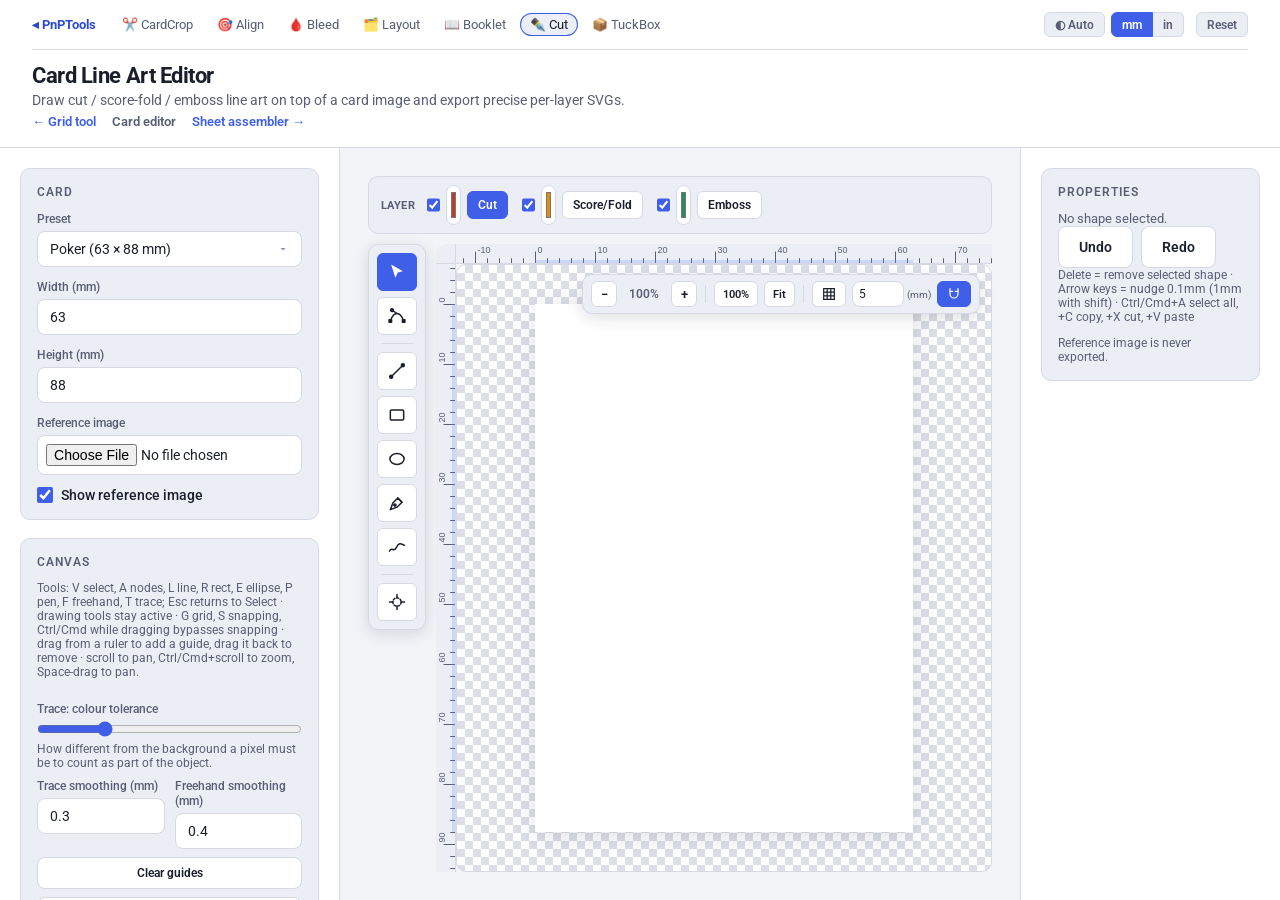
==== commit 66cad563: "Add shared features between tools" ====
--- a/editor.html
+++ b/editor.html
@@ -11,6 +11,7 @@
 <meta name="theme-color" content="#1a1d27">
 <script src="shared/pnp-theme.js"></script>
 <link rel="stylesheet" href="shared/pnp-shared.css">
+<link rel="stylesheet" href="shared/pnp-editor.css">
 </head>
 <body class="editor-page">
 <div class="container">
@@ -53,10 +54,8 @@
 
       <div class="panel">
         <div class="panel-title">Canvas</div>
-        <div class="control-group">
-          <label class="inline"><input type="checkbox" id="snapToggle" checked> Snap to shapes / card edges</label>
-        </div>
-        <div class="input-hint">Tool: left of canvas &middot; Layer: top of canvas &middot; click-drag empty canvas to box-select, shift-click to add/remove &middot; scroll to pan &middot; Ctrl/Cmd+scroll or pinch to zoom &middot; hold Space or middle-click drag to pan &middot; hold Alt while dragging to disable snapping.</div>
+        <div class="input-hint">Tools: V select, A nodes, L line, R rect, E ellipse, P pen, F freehand, T trace; Esc returns to Select &middot; drawing tools stay active &middot; G grid, S snapping, Ctrl/Cmd while dragging bypasses snapping &middot; drag from a ruler to add a guide, drag it back to remove &middot; scroll to pan, Ctrl/Cmd+scroll to zoom, Space-drag to pan.</div>
+        <div id="editorOptions" class="editor-options"></div>
       </div>
 
       <div class="panel">
@@ -100,103 +99,25 @@
     </div>
 
     <div class="main">
-      <div class="canvas-stage">
-        <div class="canvas-topbar">
-          <span class="canvas-topbar-label">Layer</span>
-          <div class="layer-bar" id="layerBar">
-            <div class="layer-row" data-layer="cut">
-              <input type="checkbox" data-vis="cut" checked title="Show Cut layer">
-              <input type="color" class="layer-color" data-layer="cut" value="#c0392b" title="Cut line color">
-              <button type="button" class="layer-btn active" data-layer="cut">Cut</button>
-            </div>
-            <div class="layer-row" data-layer="score">
-              <input type="checkbox" data-vis="score" checked title="Show Score/Fold layer">
-              <input type="color" class="layer-color" data-layer="score" value="#e08e0b" title="Score/Fold line color">
-              <button type="button" class="layer-btn" data-layer="score">Score/Fold</button>
-            </div>
-            <div class="layer-row" data-layer="emboss">
-              <input type="checkbox" data-vis="emboss" checked title="Show Emboss layer">
-              <input type="color" class="layer-color" data-layer="emboss" value="#2e8b57" title="Emboss line color">
-              <button type="button" class="layer-btn" data-layer="emboss">Emboss</button>
-            </div>
-          </div>
-        </div>
-        <div class="canvas-body">
-          <div class="canvas-toolbar-left" id="toolButtons">
-            <button type="button" data-tool="select" class="tool-btn active" title="Select / Move (click-drag empty canvas to box-select)">Select</button>
-            <button type="button" data-tool="line" class="tool-btn" title="Line">Line</button>
-            <button type="button" data-tool="rect" class="tool-btn" title="Rectangle">Rect</button>
-            <button type="button" data-tool="ellipse" class="tool-btn" title="Ellipse">Ellipse</button>
-            <button type="button" data-tool="polygon" class="tool-btn" title="Polygon / lasso">Polygon</button>
-          </div>
-          <div class="canvas-wrap" id="canvasWrap"></div>
-          <div class="canvas-toolbar">
-            <button type="button" id="zoomOutBtn" class="zoom-btn" title="Zoom out (Ctrl/Cmd -)">&minus;</button>
-            <span id="zoomLevel" class="zoom-level">100%</span>
-            <button type="button" id="zoomInBtn" class="zoom-btn" title="Zoom in (Ctrl/Cmd +)">+</button>
-            <span class="zoom-sep"></span>
-            <button type="button" id="zoomResetBtn" class="zoom-btn zoom-btn-wide" title="Zoom to 100% (Ctrl/Cmd 0)">100%</button>
-            <button type="button" id="zoomFitBtn" class="zoom-btn zoom-btn-wide" title="Fit to screen (Shift 1)">Fit</button>
-          </div>
-        </div>
-      </div>
+      <div id="editorStage" class="editor-stage"></div>
     </div>
 
     <div class="gallery-sidebar">
       <div class="panel">
         <div class="panel-title">Properties</div>
-        <div id="propsEmpty" class="props-empty">No shape selected.</div>
-        <div id="propsForm" class="props-form" hidden>
-          <div class="control-group">
-            <label for="propLayer">Layer</label>
-            <select id="propLayer">
-              <option value="cut">Cut</option>
-              <option value="score">Score/Fold</option>
-              <option value="emboss">Emboss</option>
-            </select>
-          </div>
-          <div class="control-group" id="propXWrap">
-            <label for="propX">X (mm)</label>
-            <input type="number" id="propX" data-unit="mm" step="0.1">
-          </div>
-          <div class="control-group" id="propYWrap">
-            <label for="propY">Y (mm)</label>
-            <input type="number" id="propY" data-unit="mm" step="0.1">
-          </div>
-          <div class="control-group" id="propWWrap">
-            <label for="propW">Width (mm)</label>
-            <input type="number" id="propW" data-unit="mm" step="0.1">
-          </div>
-          <div class="control-group" id="propHWrap">
-            <label for="propH">Height (mm)</label>
-            <input type="number" id="propH" data-unit="mm" step="0.1">
-          </div>
-          <div class="control-group" id="propRadiusWrap" hidden>
-            <label for="propRadius">Corner radius (mm)</label>
-            <input type="number" id="propRadius" data-unit="mm" step="0.1" min="0">
-          </div>
-          <div class="control-group" id="propRotWrap">
-            <label for="propRot">Rotation (deg)</label>
-            <input type="number" id="propRot" step="1">
-          </div>
-          <div class="button-group">
-            <button type="button" id="deleteShapeBtn" class="btn-secondary danger">Delete shape</button>
-          </div>
-        </div>
-
-        <div class="history-buttons">
-          <button type="button" id="undoBtn" class="btn-secondary" title="Ctrl/Cmd+Z">Undo</button>
-          <button type="button" id="redoBtn" class="btn-secondary" title="Ctrl/Cmd+Shift+Z">Redo</button>
-        </div>
-
-        <p class="input-hint">Delete = remove selected shape &middot; Arrow keys = nudge 0.1mm (1mm with shift) &middot; Ctrl/Cmd+A select all, +C copy, +X cut, +V paste &middot; Reference image is never exported.</p>
+        <div id="editorProps"></div>
+        <p class="input-hint">Reference image is never exported.</p>
       </div>
     </div>
 
   </div>
 
 </div>
+
 <script src="shared/pnp-shared.js"></script>
+<script src="shared/pathgeom.js"></script>
+<script src="shared/raster.js"></script>
+<script src="shared/pnp-editor.js"></script>
 <script src="js/editor.js"></script>
 </body>
 </html>
--- a/css/tool.css
+++ b/css/tool.css
@@ -12,131 +12,7 @@
     min-height: 0;
 }
 
-/* ==========================================================================
-   PnPVecImage-only additions
-   Toolbar/canvas editor chrome, layer swatches, SVG editing handles, and the
-   sheet-assembler project/cell lists — none of these have a shared
-   equivalent. Layer colors (cut/score/emboss/guide) are the actual exported
-   line-art colors, kept as-is regardless of UI theme.
-   ========================================================================== */
-
-/* ---- Cross-page nav (this tool has 3 pages: grid / editor / sheet) ------ */
-
-.tool-nav {
-    display: flex;
-    gap: 16px;
-    margin-top: 6px;
-}
-
-.nav-link {
-    font-size: 13px;
-    font-weight: 600;
-    color: var(--accent);
-    text-decoration: none;
-}
-
-.nav-link:hover {
-    color: var(--accent-hover);
-    text-decoration: underline;
-}
-
-.nav-link.current {
-    color: var(--text-dim);
-    pointer-events: none;
-    text-decoration: none;
-}
-
-/* ---- Segmented tool/layer button groups --------------------------------- */
-
-.tool-btn,
-.layer-btn {
-    flex: 1 1 auto;
-    padding: 6px 10px;
-    border: 1px solid var(--border);
-    border-radius: 6px;
-    background: var(--surface);
-    color: var(--text);
-    font-size: 12px;
-    font-weight: 600;
-    text-transform: none;
-    letter-spacing: normal;
-    cursor: pointer;
-}
-
-.tool-btn.active,
-.layer-btn.active {
-    background: var(--accent);
-    border-color: var(--accent);
-    color: #ffffff;
-}
-
-/* Vertical tool palette, docked to the left edge of the canvas */
-.canvas-toolbar-left {
-    display: flex;
-    flex-direction: column;
-    gap: 6px;
-    align-self: flex-start;
-    padding: 8px;
-    background: var(--surface2);
-    border: 1px solid var(--border);
-    border-radius: var(--radius);
-    box-shadow: 0 4px 16px var(--shadow);
-}
-
-.canvas-toolbar-left .tool-btn {
-    flex: none;
-    width: 74px;
-}
-
-/* Layer bar docked above the canvas: visibility, color and active-layer pick */
-.canvas-topbar {
-    display: flex;
-    align-items: center;
-    gap: 12px;
-    flex-wrap: wrap;
-    padding: 8px 12px;
-    background: var(--surface2);
-    border: 1px solid var(--border);
-    border-radius: var(--radius);
-}
-
-.canvas-topbar-label {
-    font-size: 11px;
-    font-weight: 700;
-    text-transform: uppercase;
-    letter-spacing: 0.04em;
-    color: var(--text-dim);
-}
-
-.layer-bar {
-    display: flex;
-    flex-wrap: wrap;
-    gap: 14px;
-}
-
-.layer-row {
-    display: flex;
-    align-items: center;
-    gap: 6px;
-}
-
-.layer-row input[type="checkbox"] {
-    cursor: pointer;
-}
-
-.layer-color {
-    width: 22px;
-    height: 22px;
-    padding: 0;
-    border: 1px solid var(--border);
-    border-radius: 5px;
-    background: none;
-    cursor: pointer;
-}
-
-.layer-row .layer-btn {
-    flex: none;
-}
+/* Grid tool and sheet assembler styles. The card editor uses shared/pnp-editor.css. */
 
 .summary {
     font-size: 12px;
@@ -144,12 +20,9 @@
     line-height: 1.5;
 }
 
-/* ---- SVG preview / canvas surfaces --------------------------------------- */
-/* The exported artwork is placed on white paper, so the checkerboard stays
-   light-on-dark-surface instead of matching the app's own theme. */
+/* ---- SVG preview (grid tool / sheet assembler) ---------------------------- */
 
-.svg-wrap,
-.canvas-wrap {
+.svg-wrap {
     background:
         linear-gradient(45deg, var(--checker) 25%, transparent 25%),
         linear-gradient(-45deg, var(--checker) 25%, transparent 25%),
@@ -162,221 +35,16 @@
     border-radius: var(--radius);
     padding: 16px;
     overflow: auto;
-}
-
-.svg-wrap {
     display: flex;
     justify-content: center;
     align-items: center;
 }
 
-/* Flex + auto margins (not justify/align-content) so the card centers on
-   both axes when it fits, but scrolls to every edge without clipping when
-   zoomed past the viewport — justify/align-content: center would clip the
-   start edge on overflow. */
-.canvas-wrap {
-    display: flex;
-}
-
-.svg-wrap svg,
-#canvasSvg {
+.svg-wrap svg {
     height: auto;
+    max-width: 100%;
     background: #ffffff;
     box-shadow: 0 4px 24px var(--shadow);
-}
-
-.svg-wrap svg {
-    max-width: 100%;
-}
-
-#canvasSvg {
-    touch-action: none;
-    display: block;
-    margin: auto;
-    flex-shrink: 0;
-}
-
-circle.handle {
-    fill: var(--surface2);
-    stroke: var(--accent);
-    stroke-width: 0.5;
-    cursor: pointer;
-}
-
-circle.handle-rotate {
-    fill: var(--accent);
-}
-
-circle.handle-move {
-    fill: var(--accent);
-    stroke: #ffffff;
-    cursor: move;
-}
-
-.shape-hit {
-    cursor: move;
-    pointer-events: stroke;
-}
-
-.snap-guide {
-    stroke: #ff3fb0;
-    stroke-width: 0.5;
-    stroke-dasharray: 2,1.4;
-    pointer-events: none;
-}
-
-.marquee-rect {
-    fill: rgba(74, 144, 217, 0.15);
-    stroke: #4a90d9;
-    stroke-width: 1;
-    stroke-dasharray: 3,2;
-    pointer-events: none;
-}
-
-.multi-select-outline {
-    fill: none;
-    stroke: #4a90d9;
-    stroke-width: 0.4;
-    stroke-dasharray: 1.2,1;
-    pointer-events: none;
-}
-
-.group-select-outline {
-    fill: none;
-    stroke: #4a90d9;
-    stroke-width: 0.4;
-    pointer-events: none;
-}
-
-.snap-point {
-    fill: #ff3fb0;
-    stroke: #ffffff;
-    stroke-width: 0.3;
-    pointer-events: none;
-}
-
-/* ---- Editor page: hard-cap the page to the viewport --------------------- */
-/* The flex/grid min-height:0 chain above should in theory let the canvas's
-   own overflow:auto do the scrolling, but a zoomed-in SVG's large intrinsic
-   size still ends up growing the page in some browsers. A hard viewport cap
-   + overflow:hidden on the shell is a guaranteed backstop: nothing inside
-   can push the page taller no matter how the inner sizing plays out. Scoped
-   to .editor-page (editor.html only) so it can't affect any other tool that
-   shares this stylesheet or PnPCut's own non-editor pages. */
-
-.editor-page {
-    height: 100vh;
-    overflow: hidden;
-}
-
-.editor-page .container {
-    height: 100vh;
-    min-height: 0;
-    overflow: hidden;
-}
-
-/* ---- Canvas stage: layout, zoom/pan chrome ------------------------------ */
-
-.canvas-stage {
-    flex: 1;
-    min-height: 0;
-    display: flex;
-    flex-direction: column;
-    gap: 10px;
-}
-
-.canvas-body {
-    position: relative;
-    flex: 1;
-    min-height: 0;
-    display: flex;
-    gap: 10px;
-}
-
-.canvas-body .canvas-wrap {
-    flex: 1;
-    min-width: 0;
-    min-height: 0;
-}
-
-.canvas-wrap.pan-ready,
-.canvas-wrap.pan-ready #canvasSvg {
-    cursor: grab;
-}
-
-.canvas-wrap.panning,
-.canvas-wrap.panning #canvasSvg {
-    cursor: grabbing !important;
-}
-
-.canvas-toolbar {
-    position: absolute;
-    top: 12px;
-    right: 12px;
-    z-index: 5;
-    display: flex;
-    align-items: center;
-    gap: 6px;
-    padding: 6px 8px;
-    background: var(--surface2);
-    border: 1px solid var(--border);
-    border-radius: var(--radius);
-    box-shadow: 0 4px 16px var(--shadow);
-}
-
-.zoom-btn {
-    min-width: 26px;
-    height: 26px;
-    padding: 0 8px;
-    border: 1px solid var(--border);
-    border-radius: 6px;
-    background: var(--surface);
-    color: var(--text);
-    font-size: 13px;
-    font-weight: 600;
-    line-height: 1;
-    cursor: pointer;
-}
-
-.zoom-btn:hover {
-    border-color: var(--accent);
-    color: var(--accent-hover);
-}
-
-.zoom-btn-wide {
-    font-size: 11px;
-}
-
-.zoom-level {
-    min-width: 42px;
-    text-align: center;
-    font-size: 12px;
-    font-weight: 600;
-    color: var(--text-dim);
-}
-
-.zoom-sep {
-    width: 1px;
-    height: 18px;
-    background: var(--border);
-    margin: 0 2px;
-}
-
-/* ---- Properties / history panel ------------------------------------------ */
-
-.props-empty {
-    font-size: 13px;
-    color: var(--text-dim);
-}
-
-.btn-secondary.danger {
-    color: var(--danger);
-    border-color: var(--danger);
-}
-
-.history-buttons {
-    display: flex;
-    gap: 8px;
 }
 
 /* ---- Sheet assembler: project list & cell assignment ---------------------- */
--- a/shared/pnp-shared.css
+++ b/shared/pnp-shared.css
@@ -137,21 +137,38 @@
 
 /* ---- Send to / Import ---------------------------------------------------- */
 
+/* "Send to" label on its own line, all target buttons in one even row. */
 .pnp-send {
-    display: flex;
-    align-items: center;
-    flex-wrap: wrap;
+    display: grid;
+    grid-template-columns: repeat(auto-fit, minmax(52px, 1fr));
     gap: 6px;
     margin-top: 10px;
 }
 
+/* Icon above the name keeps every target in one row in a narrow sidebar. */
+.pnp-send .btn-small {
+    flex-direction: column;
+    gap: 2px;
+    padding: 6px 4px;
+    font-size: 0.72rem;
+    min-width: 0;
+}
+
+.pnp-send-icon {
+    font-size: 1rem;
+    line-height: 1;
+}
+
 .pnp-send-label {
+    grid-column: 1 / -1;
     font-size: 0.75rem;
     color: var(--text-dim);
-    margin-right: 2px;
-}
-
-.pnp-send .btn-small,
+}
+
+.pnp-send .btn-small span {
+    white-space: nowrap;
+}
+
 .pnp-import .btn-small {
     padding: 6px 10px;
     font-size: 0.78rem;
@@ -266,3 +283,29 @@
     outline: 2px solid var(--accent);
     outline-offset: 2px;
 }
+
+/* ---- Sub-page nav (tools with several pages) --------------------------- */
+
+.tool-nav {
+    display: flex;
+    gap: 16px;
+    margin-top: 6px;
+}
+
+.nav-link {
+    font-size: 13px;
+    font-weight: 600;
+    color: var(--accent);
+    text-decoration: none;
+}
+
+.nav-link:hover {
+    color: var(--accent-hover);
+    text-decoration: underline;
+}
+
+.nav-link.current {
+    color: var(--text-dim);
+    pointer-events: none;
+    text-decoration: none;
+}
--- a/shared/pnp-editor.css
+++ b/shared/pnp-editor.css
@@ -0,0 +1,624 @@
+/* PnPTools vector editor styles — canonical copy lives in the hub's shared/
+   folder, copied into tools by scripts/sync-shared.sh. Used with
+   pnp-editor.js; pages using the editor add class "editor-page" to <body>. */
+
+/* The editor page fills the viewport; panels scroll inside it. */
+.editor-page .content {
+    grid-template-rows: minmax(0, 1fr);
+}
+
+.editor-page .sidebar,
+.editor-page .gallery-sidebar,
+.editor-page .main {
+    min-height: 0;
+}
+
+/* ---- Segmented tool/layer button groups --------------------------------- */
+
+.tool-btn,
+.layer-btn {
+    flex: 1 1 auto;
+    padding: 6px 10px;
+    border: 1px solid var(--border);
+    border-radius: 6px;
+    background: var(--surface);
+    color: var(--text);
+    font-size: 12px;
+    font-weight: 600;
+    text-transform: none;
+    letter-spacing: normal;
+    cursor: pointer;
+}
+
+.tool-btn.active,
+.layer-btn.active {
+    background: var(--accent);
+    border-color: var(--accent);
+    color: #ffffff;
+}
+
+/* Vertical tool palette, docked to the left edge of the canvas */
+.canvas-toolbar-left {
+    display: flex;
+    flex-direction: column;
+    gap: 6px;
+    align-self: flex-start;
+    padding: 8px;
+    background: var(--surface2);
+    border: 1px solid var(--border);
+    border-radius: var(--radius);
+    box-shadow: 0 4px 16px var(--shadow);
+}
+
+.canvas-toolbar-left .tool-btn {
+    flex: none;
+    width: 40px;
+    height: 38px;
+    padding: 0;
+    display: flex;
+    align-items: center;
+    justify-content: center;
+}
+
+.canvas-toolbar-left .tool-btn:hover:not(.active) {
+    border-color: var(--accent);
+    color: var(--accent);
+}
+
+/* Layer bar docked above the canvas: visibility, color and active-layer pick */
+.canvas-topbar {
+    display: flex;
+    align-items: center;
+    gap: 12px;
+    flex-wrap: wrap;
+    padding: 8px 12px;
+    background: var(--surface2);
+    border: 1px solid var(--border);
+    border-radius: var(--radius);
+}
+
+.canvas-topbar-label {
+    font-size: 11px;
+    font-weight: 700;
+    text-transform: uppercase;
+    letter-spacing: 0.04em;
+    color: var(--text-dim);
+}
+
+.layer-bar {
+    display: flex;
+    flex-wrap: wrap;
+    gap: 14px;
+}
+
+.layer-row {
+    display: flex;
+    align-items: center;
+    gap: 6px;
+}
+
+.layer-row input[type="checkbox"] {
+    cursor: pointer;
+}
+
+.layer-color {
+    width: 22px;
+    height: 22px;
+    padding: 0;
+    border: 1px solid var(--border);
+    border-radius: 5px;
+    background: none;
+    cursor: pointer;
+}
+
+.layer-row .layer-btn {
+    flex: none;
+}
+
+
+/* ---- SVG preview / canvas surfaces --------------------------------------- */
+/* The exported artwork is placed on white paper, so the checkerboard stays
+   light-on-dark-surface instead of matching the app's own theme. */
+
+.canvas-wrap {
+    background:
+        linear-gradient(45deg, var(--checker) 25%, transparent 25%),
+        linear-gradient(-45deg, var(--checker) 25%, transparent 25%),
+        linear-gradient(45deg, transparent 75%, var(--checker) 75%),
+        linear-gradient(-45deg, transparent 75%, var(--checker) 75%);
+    background-color: var(--surface);
+    background-size: 16px 16px;
+    background-position: 0 0, 0 8px, 8px -8px, -8px 0;
+    border: 1px solid var(--border);
+    border-radius: var(--radius);
+    padding: 16px;
+    overflow: auto;
+}
+
+/* Flex + auto margins (not justify/align-content) so the card centers on
+   both axes when it fits, but scrolls to every edge without clipping when
+   zoomed past the viewport — justify/align-content: center would clip the
+   start edge on overflow. */
+.canvas-wrap {
+    display: flex;
+}
+
+#canvasSvg {
+    height: auto;
+    background: #ffffff;
+    box-shadow: 0 4px 24px var(--shadow);
+}
+
+#canvasSvg {
+    touch-action: none;
+    display: block;
+    margin: auto;
+    flex-shrink: 0;
+}
+
+circle.handle {
+    fill: var(--surface2);
+    stroke: var(--accent);
+    stroke-width: 0.5;
+    cursor: pointer;
+}
+
+circle.handle-rotate {
+    fill: var(--accent);
+}
+
+circle.handle-move {
+    fill: var(--accent);
+    stroke: #ffffff;
+    cursor: move;
+}
+
+.shape-hit {
+    cursor: move;
+    pointer-events: stroke;
+}
+
+.snap-guide {
+    stroke: #ff3fb0;
+    stroke-width: 0.5;
+    stroke-dasharray: 2,1.4;
+    pointer-events: none;
+}
+
+.marquee-rect {
+    fill: rgba(74, 144, 217, 0.15);
+    stroke: #4a90d9;
+    stroke-width: 1;
+    stroke-dasharray: 3,2;
+    pointer-events: none;
+}
+
+.multi-select-outline {
+    fill: none;
+    stroke: #4a90d9;
+    stroke-width: 0.4;
+    stroke-dasharray: 1.2,1;
+    pointer-events: none;
+}
+
+.group-select-outline {
+    fill: none;
+    stroke: #4a90d9;
+    stroke-width: 0.4;
+    pointer-events: none;
+}
+
+.snap-point {
+    fill: #ff3fb0;
+    stroke: #ffffff;
+    stroke-width: 0.3;
+    pointer-events: none;
+}
+
+/* ---- Editor page: hard-cap the page to the viewport --------------------- */
+/* The flex/grid min-height:0 chain above should in theory let the canvas's
+   own overflow:auto do the scrolling, but a zoomed-in SVG's large intrinsic
+   size still ends up growing the page in some browsers. A hard viewport cap
+   + overflow:hidden on the shell is a guaranteed backstop: nothing inside
+   can push the page taller no matter how the inner sizing plays out. Scoped
+   to .editor-page (editor.html only) so it can't affect any other tool that
+   shares this stylesheet or PnPCut's own non-editor pages. */
+
+.editor-page {
+    height: 100vh;
+    overflow: hidden;
+}
+
+.editor-page .container {
+    height: 100vh;
+    min-height: 0;
+    overflow: hidden;
+}
+
+/* ---- Canvas stage: layout, zoom/pan chrome ------------------------------ */
+
+.canvas-stage {
+    flex: 1;
+    min-height: 0;
+    display: flex;
+    flex-direction: column;
+    gap: 10px;
+}
+
+.canvas-body {
+    position: relative;
+    flex: 1;
+    min-height: 0;
+    display: flex;
+    gap: 10px;
+}
+
+.canvas-body .canvas-wrap {
+    flex: 1;
+    min-width: 0;
+    min-height: 0;
+}
+
+.canvas-wrap.pan-ready,
+.canvas-wrap.pan-ready #canvasSvg {
+    cursor: grab;
+}
+
+.canvas-wrap.panning,
+.canvas-wrap.panning #canvasSvg {
+    cursor: grabbing !important;
+}
+
+.canvas-toolbar {
+    position: absolute;
+    top: 30px; /* below the ruler */
+    right: 12px;
+    z-index: 5;
+    display: flex;
+    align-items: center;
+    gap: 6px;
+    padding: 6px 8px;
+    background: var(--surface2);
+    border: 1px solid var(--border);
+    border-radius: var(--radius);
+    box-shadow: 0 4px 16px var(--shadow);
+}
+
+.zoom-btn {
+    min-width: 26px;
+    height: 26px;
+    padding: 0 8px;
+    border: 1px solid var(--border);
+    border-radius: 6px;
+    background: var(--surface);
+    color: var(--text);
+    font-size: 13px;
+    font-weight: 600;
+    line-height: 1;
+    cursor: pointer;
+}
+
+.zoom-btn:hover {
+    border-color: var(--accent);
+    color: var(--accent-hover);
+}
+
+.zoom-btn-wide {
+    font-size: 11px;
+}
+
+.zoom-level {
+    min-width: 42px;
+    text-align: center;
+    font-size: 12px;
+    font-weight: 600;
+    color: var(--text-dim);
+}
+
+.zoom-sep {
+    width: 1px;
+    height: 18px;
+    background: var(--border);
+    margin: 0 2px;
+}
+
+/* ---- Properties / history panel ------------------------------------------ */
+
+.props-empty {
+    font-size: 13px;
+    color: var(--text-dim);
+}
+
+.btn-secondary.danger {
+    color: var(--danger);
+    border-color: var(--danger);
+}
+
+.history-buttons {
+    display: flex;
+    gap: 8px;
+}
+
+/* ---- Grid and snapping controls (canvas toolbar) ---------------------------- */
+
+.toggle-btn {
+    display: inline-flex;
+    align-items: center;
+    justify-content: center;
+}
+
+.toggle-btn[aria-pressed="true"],
+.toggle-btn[aria-pressed="true"]:hover {
+    background: var(--accent);
+    border-color: var(--accent);
+    color: #ffffff;
+}
+
+.grid-size {
+    display: inline-flex;
+    align-items: center;
+    gap: 3px;
+    font-size: 11px;
+    color: var(--text-dim);
+}
+
+.grid-size input {
+    width: 52px;
+    height: 26px;
+    padding: 0 6px;
+    font-size: 12px;
+}
+
+.grid-unit {
+    font-size: 10px;
+}
+
+.grid-line {
+    stroke: rgba(74, 144, 217, 0.22);
+    stroke-width: 0.5;
+    pointer-events: none;
+}
+
+.grid-line.major {
+    stroke: rgba(74, 144, 217, 0.45);
+}
+
+/* ---- Tool palette extras ------------------------------------------------------ */
+
+.tool-sep {
+    height: 1px;
+    margin: 2px 4px;
+    background: var(--border);
+}
+
+/* ---- Rulers around the canvas ---------------------------------------------- */
+
+.canvas-area {
+    flex: 1;
+    min-width: 0;
+    min-height: 0;
+    display: grid;
+    grid-template-columns: 20px minmax(0, 1fr);
+    grid-template-rows: 20px minmax(0, 1fr);
+}
+
+.canvas-area .canvas-wrap {
+    grid-column: 2;
+    grid-row: 2;
+    min-width: 0;
+    min-height: 0;
+}
+
+.ruler-corner {
+    background: var(--surface2);
+    border-right: 1px solid var(--border);
+    border-bottom: 1px solid var(--border);
+    border-top-left-radius: var(--radius);
+}
+
+.ruler {
+    display: block;
+    width: 100%;
+    height: 100%;
+    background: var(--surface2);
+    touch-action: none;
+}
+
+.ruler-h {
+    grid-column: 2;
+    grid-row: 1;
+    cursor: row-resize;
+    border-bottom: 1px solid var(--border);
+}
+
+.ruler-v {
+    grid-column: 1;
+    grid-row: 2;
+    cursor: col-resize;
+    border-right: 1px solid var(--border);
+}
+
+.guide-line {
+    stroke: #00b4d8;
+    stroke-width: 1;
+    pointer-events: none;
+}
+
+.guide-hit {
+    stroke: transparent;
+    stroke-width: 8;
+    cursor: move;
+}
+
+/* ---- Node editing, pen drafts, measurements --------------------------------- */
+
+.node-outline {
+    fill: none;
+    stroke: #4a90d9;
+    stroke-width: 1;
+    pointer-events: none;
+}
+
+.node-handle {
+    fill: #ffffff;
+    stroke: #4a90d9;
+    stroke-width: 1.5;
+    cursor: move;
+}
+
+.node-handle.smooth {
+    rx: 50%;
+}
+
+.node-handle.selected {
+    fill: #4a90d9;
+}
+
+.node-handle.first {
+    stroke: #ff3fb0;
+}
+
+.bez-line {
+    stroke: #4a90d9;
+    stroke-width: 1;
+    stroke-dasharray: 3 2;
+    pointer-events: none;
+}
+
+.bez-handle {
+    fill: #4a90d9;
+    stroke: #ffffff;
+    stroke-width: 1;
+    cursor: pointer;
+}
+
+.draft {
+    pointer-events: none;
+}
+
+.measure {
+    fill: #1b1f2b;
+    paint-order: stroke;
+    stroke: #ffffff;
+    stroke-width: 3px;
+    stroke-linejoin: round;
+    font-family: sans-serif;
+    font-weight: 600;
+    pointer-events: none;
+}
+
+.shape-el.preview {
+    opacity: 0.45;
+    pointer-events: none;
+}
+
+/* ---- Arrange panel ------------------------------------------------------------- */
+
+.arrange-panel {
+    display: flex;
+    flex-direction: column;
+    gap: 6px;
+    margin: 12px 0;
+    padding-top: 12px;
+    border-top: 1px solid var(--border);
+}
+
+.arrange-panel[hidden] {
+    display: none;
+}
+
+.arrange-title {
+    font-size: 0.72rem;
+    font-weight: 600;
+    text-transform: uppercase;
+    letter-spacing: 0.06em;
+    color: var(--text-dim);
+}
+
+.arrange-row {
+    display: grid;
+    grid-template-columns: repeat(6, 1fr);
+    gap: 4px;
+}
+
+.arrange-row.wide {
+    grid-template-columns: 1fr 1fr;
+}
+
+.arrange-btn {
+    height: 32px;
+    padding: 0;
+    display: flex;
+    align-items: center;
+    justify-content: center;
+    background: var(--surface);
+    color: var(--text);
+    border: 1px solid var(--border);
+    border-radius: 6px;
+}
+
+.arrange-btn:hover:not(:disabled) {
+    border-color: var(--accent);
+    color: var(--accent);
+    background: var(--surface);
+}
+
+/* ---- Dialogs ------------------------------------------------------------------- */
+
+.pnp-dialog {
+    width: min(420px, calc(100vw - 32px));
+    padding: 20px 22px;
+    border: 1px solid var(--border);
+    border-radius: var(--radius);
+    background: var(--surface);
+    color: var(--text);
+    box-shadow: 0 20px 60px var(--shadow);
+}
+
+.pnp-dialog::backdrop {
+    background: rgba(10, 12, 20, 0.35);
+}
+
+.pnp-dialog h2 {
+    font-size: 1rem;
+    margin-bottom: 12px;
+}
+
+.pnp-dialog [hidden] {
+    display: none;
+}
+
+.dialog-actions {
+    display: flex;
+    justify-content: flex-end;
+    gap: 8px;
+    margin-top: 14px;
+}
+
+/* Anything hidden in the editor stays hidden, whatever its layout class. */
+.editor-page [hidden] {
+    display: none !important;
+}
+
+.arrange-title .input-hint {
+    text-transform: none;
+    letter-spacing: normal;
+    font-weight: 400;
+}
+
+/* ---- Host containers ------------------------------------------------------------ */
+
+/* The element passed as `stage` grows to fill the main column. */
+.editor-stage {
+    flex: 1;
+    min-height: 0;
+    display: flex;
+    flex-direction: column;
+}
+
+.editor-options {
+    display: flex;
+    flex-direction: column;
+    gap: 8px;
+    margin-top: 10px;
+}
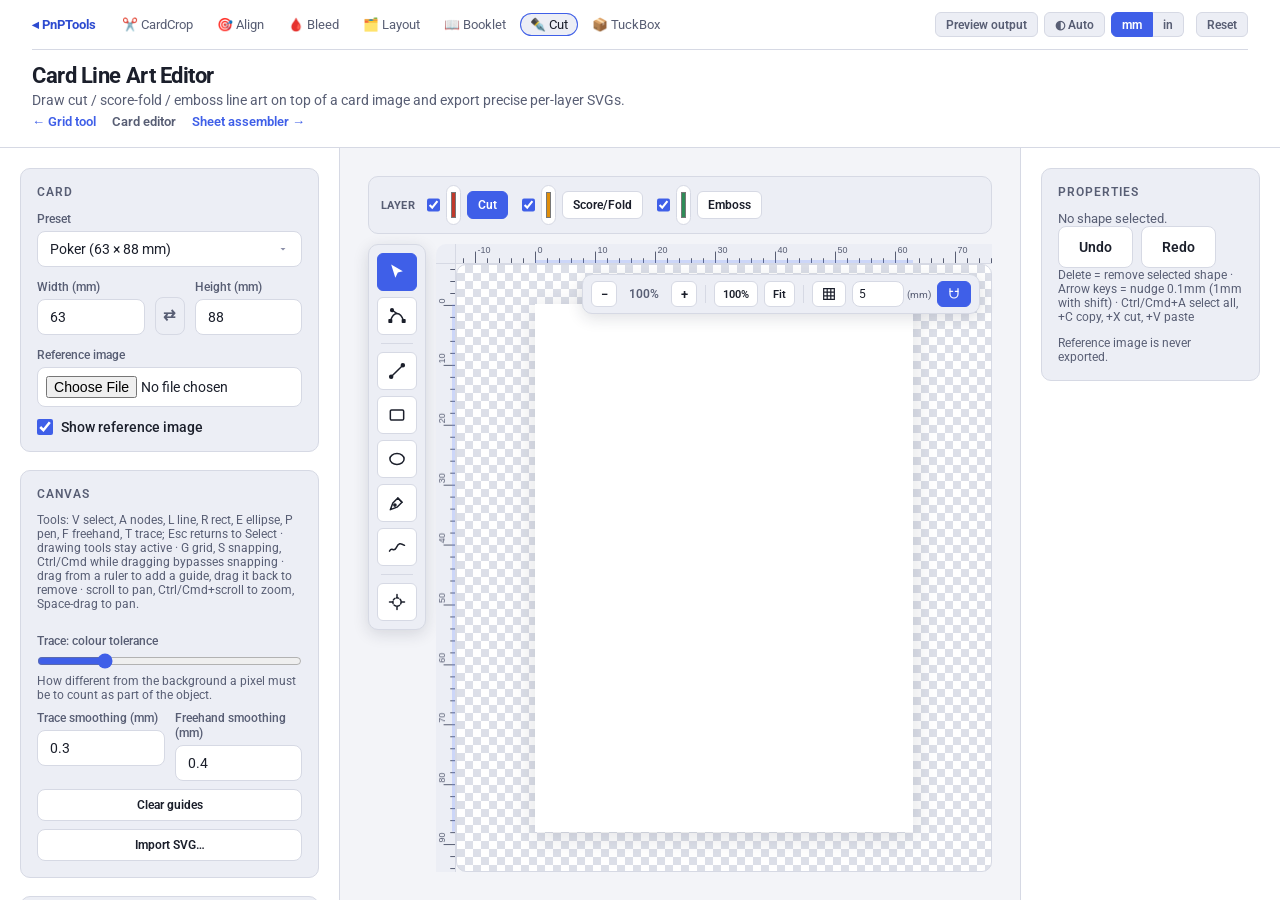
==== commit 3e9f9c97: "Add width/height swap for landscape cards Card width and height sit side by side on the grid tool, c" ====
--- a/editor.html
+++ b/editor.html
@@ -35,13 +35,15 @@
           <label for="cardPreset">Preset</label>
           <select id="cardPreset"></select>
         </div>
-        <div class="control-group">
-          <label for="cardW">Width (mm)</label>
-          <input type="number" id="cardW" data-unit="mm" value="63" min="1" step="0.1" required>
-        </div>
-        <div class="control-group">
-          <label for="cardH">Height (mm)</label>
-          <input type="number" id="cardH" data-unit="mm" value="88" min="1" step="0.1" required>
+        <div class="row">
+          <div class="control-group">
+            <label for="cardW">Width (mm)</label>
+            <input type="number" id="cardW" data-unit="mm" value="63" min="1" step="0.1" required>
+          </div>
+          <div class="control-group">
+            <label for="cardH">Height (mm)</label>
+            <input type="number" id="cardH" data-unit="mm" value="88" min="1" step="0.1" required>
+          </div>
         </div>
         <div class="control-group">
           <label for="imageInput">Reference image</label>
--- a/shared/pnp-shared.css
+++ b/shared/pnp-shared.css
@@ -244,6 +244,265 @@
     color: var(--text-dim);
 }
 
+/* ---- Width ⇄ height swap ---------------------------------------------- */
+
+.pnp-swap-row {
+    align-items: flex-end;
+}
+
+.row > .pnp-swap {
+    flex: 0 0 auto;
+    width: 30px;
+    height: 38px;
+    padding: 0;
+    border-radius: 8px;
+    font-size: 0.95rem;
+    line-height: 1;
+    background: var(--surface2);
+    color: var(--text-dim);
+    border: 1px solid var(--border);
+    cursor: pointer;
+}
+
+.row > .pnp-swap:hover {
+    color: var(--text);
+    border-color: var(--accent);
+    background: var(--surface2);
+}
+
+/* ---- Preview output (top bar) + viewer -------------------------------- */
+
+.pnp-outputs {
+    position: relative;
+}
+
+/* Also used on the hub page, outside .pnp-topbar, so it is fully styled here. */
+.pnp-outputs-btn {
+    padding: 4px 10px;
+    border-radius: 6px;
+    font: inherit;
+    font-size: 0.78rem;
+    font-weight: 600;
+    white-space: nowrap;
+    background: var(--surface2);
+    color: var(--text-dim);
+    border: 1px solid var(--border);
+    cursor: pointer;
+}
+
+.pnp-outputs-btn:hover {
+    color: var(--text);
+    border-color: var(--accent);
+}
+
+.pnp-outputs .pnp-popover {
+    left: auto;
+    right: 0;
+    width: min(320px, calc(100vw - 32px));
+    font-size: 0.8rem;
+}
+
+.pnp-viewer-open {
+    overflow: hidden;
+}
+
+.pnp-viewer-backdrop {
+    position: fixed;
+    inset: 0;
+    z-index: 900;
+    display: flex;
+    align-items: center;
+    justify-content: center;
+    padding: 24px;
+    background: rgba(0, 0, 0, 0.6);
+}
+
+.pnp-viewer {
+    display: flex;
+    flex-direction: column;
+    width: min(1200px, 100%);
+    height: min(860px, 100%);
+    background: var(--surface);
+    color: var(--text);
+    border: 1px solid var(--border);
+    border-radius: var(--radius);
+    box-shadow: 0 20px 60px var(--shadow);
+    overflow: hidden;
+}
+
+.pnp-viewer-head {
+    display: flex;
+    align-items: center;
+    gap: 10px;
+    padding: 10px 14px;
+    border-bottom: 1px solid var(--border);
+    font-size: 0.85rem;
+}
+
+.pnp-viewer-title {
+    flex: 1;
+    min-width: 0;
+    overflow: hidden;
+    text-overflow: ellipsis;
+    white-space: nowrap;
+}
+
+.pnp-viewer-title span,
+.pnp-viewer-count {
+    color: var(--text-dim);
+}
+
+.pnp-viewer-count {
+    font-variant-numeric: tabular-nums;
+    white-space: nowrap;
+}
+
+.pnp-viewer-btn {
+    padding: 4px 10px;
+    border-radius: 6px;
+    font: inherit;
+    font-size: 0.78rem;
+    font-weight: 600;
+    background: var(--surface2);
+    color: var(--text-dim);
+    border: 1px solid var(--border);
+    cursor: pointer;
+}
+
+.pnp-viewer-btn:hover {
+    color: var(--text);
+    border-color: var(--accent);
+    background: var(--surface2);
+}
+
+.pnp-viewer-body {
+    flex: 1;
+    min-height: 0;
+    display: grid;
+    grid-template-columns: 220px minmax(0, 1fr);
+}
+
+.pnp-viewer-list {
+    overflow-y: auto;
+    padding: 8px;
+    display: flex;
+    flex-direction: column;
+    gap: 4px;
+    border-right: 1px solid var(--border);
+    background: var(--surface2);
+}
+
+.pnp-viewer-thumb {
+    display: grid;
+    grid-template-columns: 48px minmax(0, 1fr);
+    align-items: center;
+    gap: 8px;
+    padding: 4px;
+    text-align: left;
+    font: inherit;
+    font-size: 0.75rem;
+    font-weight: 400;
+    color: var(--text-dim);
+    background: none;
+    border: 1px solid transparent;
+    border-radius: 6px;
+    cursor: pointer;
+}
+
+.pnp-viewer-thumb:hover {
+    color: var(--text);
+    background: var(--surface);
+}
+
+.pnp-viewer-thumb.selected {
+    color: var(--text);
+    background: var(--surface);
+    border-color: var(--accent);
+}
+
+.pnp-viewer-thumb img {
+    width: 48px;
+    height: 48px;
+    object-fit: contain;
+}
+
+.pnp-viewer-thumb span {
+    overflow: hidden;
+    text-overflow: ellipsis;
+    white-space: nowrap;
+}
+
+/* Checkerboard so transparent areas of the image are visible. */
+.pnp-viewer-stage {
+    position: relative;
+    min-width: 0;
+    min-height: 0;
+    display: flex;
+    flex-direction: column;
+    align-items: center;
+    justify-content: center;
+    gap: 8px;
+    padding: 16px;
+    background-color: var(--bg);
+    background-image:
+        linear-gradient(45deg, var(--surface2) 25%, transparent 25%, transparent 75%, var(--surface2) 75%),
+        linear-gradient(45deg, var(--surface2) 25%, transparent 25%, transparent 75%, var(--surface2) 75%);
+    background-size: 20px 20px;
+    background-position: 0 0, 10px 10px;
+}
+
+.pnp-viewer-img {
+    flex: 1;
+    min-height: 0;
+    max-width: 100%;
+    object-fit: contain;
+}
+
+.pnp-viewer-caption {
+    padding: 3px 10px;
+    border-radius: 999px;
+    font-size: 0.75rem;
+    color: var(--text-dim);
+    background: var(--surface);
+    max-width: 100%;
+    overflow: hidden;
+    text-overflow: ellipsis;
+    white-space: nowrap;
+}
+
+@media (max-width: 700px) {
+    .pnp-viewer-backdrop {
+        padding: 0;
+    }
+
+    .pnp-viewer {
+        height: 100%;
+        border-radius: 0;
+    }
+
+    .pnp-viewer-body {
+        grid-template-columns: minmax(0, 1fr);
+        grid-template-rows: minmax(0, 1fr) auto;
+    }
+
+    .pnp-viewer-list {
+        order: 2;
+        flex-direction: row;
+        overflow-x: auto;
+        overflow-y: hidden;
+        border-right: none;
+        border-top: 1px solid var(--border);
+    }
+
+    .pnp-viewer-thumb {
+        grid-template-columns: 48px;
+    }
+
+    .pnp-viewer-thumb span {
+        display: none;
+    }
+}
+
 /* ---- Toasts ------------------------------------------------------------- */
 
 .pnp-toasts {
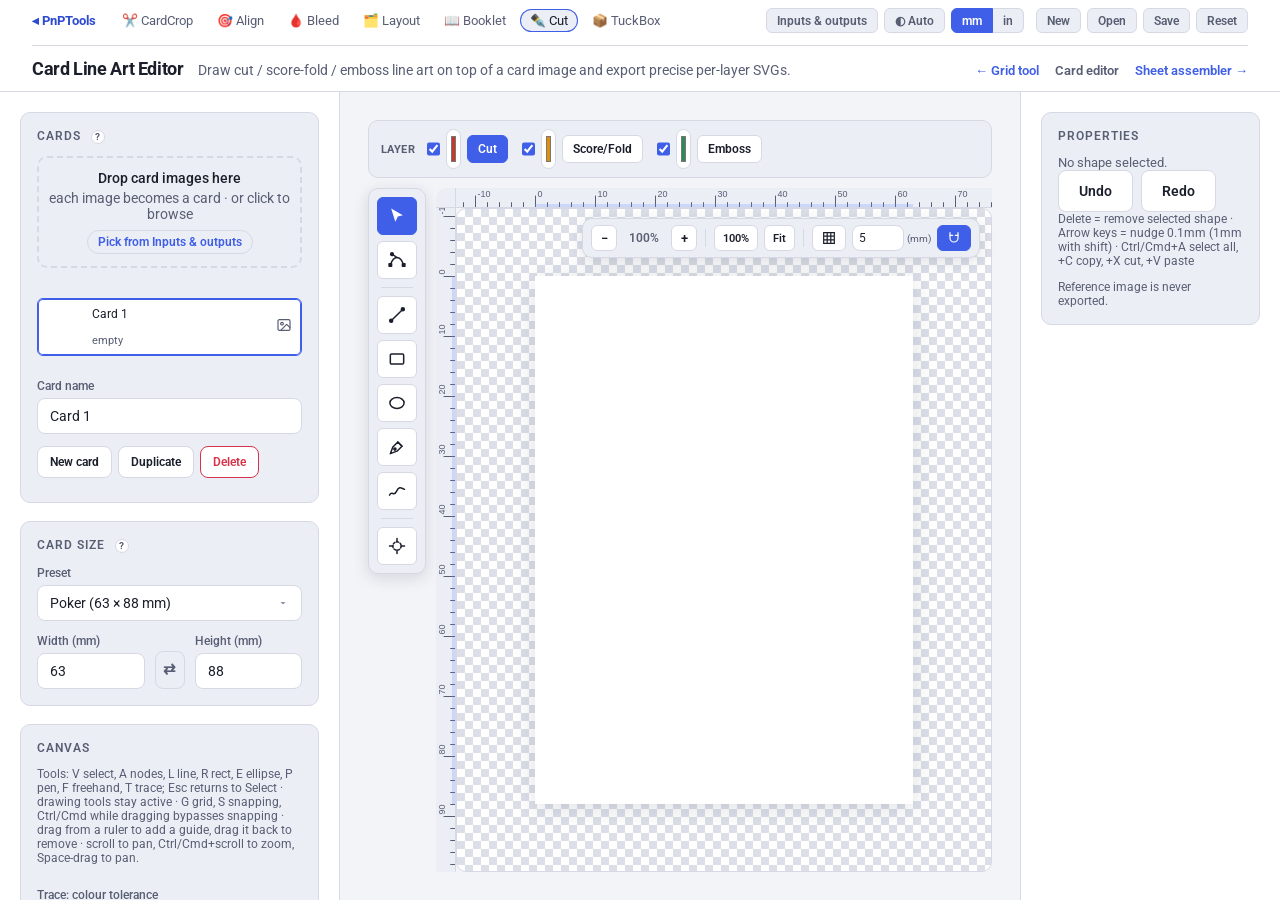
==== commit e953c071: "Add multi-card editor, multi-page sheets and outline cut options Card editor: - A project holds many" ====
--- a/editor.html
+++ b/editor.html
@@ -30,7 +30,27 @@
     <div class="sidebar">
 
       <div class="panel">
-        <div class="panel-title">Card</div>
+        <div class="panel-title">Cards <span class="help" tabindex="0" data-tip="A project holds any number of cards of the same size, each with its own reference image and line art. The sheet assembler can place every card from the project. On each card: the eye shows or hides its reference image (never exported; stretched over the card, transparent pixels as a checkerboard), the picture button sets or replaces it, or drop an image on the card.">?</span></div>
+        <div class="dropzone dropzone-compact" id="cardImageDrop">
+          <div class="dz-title">Drop card images here</div>
+          <div>each image becomes a card &middot; or click to browse</div>
+          <input type="file" id="cardImageInput" accept="image/*" multiple hidden>
+        </div>
+        <div id="cardList" class="card-list"></div>
+        <input type="file" id="imageInput" accept="image/*" hidden>
+        <div class="control-group">
+          <label for="cardName">Card name</label>
+          <input type="text" id="cardName" data-persist="false" autocomplete="off">
+        </div>
+        <div class="button-row">
+          <button type="button" id="addCardBtn" class="btn-secondary btn-small">New card</button>
+          <button type="button" id="dupCardBtn" class="btn-secondary btn-small">Duplicate</button>
+          <button type="button" id="deleteCardBtn" class="btn-secondary btn-small danger">Delete</button>
+        </div>
+      </div>
+
+      <div class="panel">
+        <div class="panel-title">Card Size <span class="help" tabindex="0" data-tip="Every card in the project has this size.">?</span></div>
         <div class="control-group">
           <label for="cardPreset">Preset</label>
           <select id="cardPreset"></select>
@@ -44,13 +64,6 @@
             <label for="cardH">Height (mm)</label>
             <input type="number" id="cardH" data-unit="mm" value="88" min="1" step="0.1" required>
           </div>
-        </div>
-        <div class="control-group">
-          <label for="imageInput">Reference image</label>
-          <input type="file" id="imageInput" accept="image/*">
-        </div>
-        <div class="control-group">
-          <label class="inline"><input type="checkbox" id="imageVisible" checked> Show reference image</label>
         </div>
       </div>
 
@@ -72,7 +85,11 @@
             <option value="standee">Standee: outline + fold-under base (cut + score)</option>
           </select>
         </div>
-        <button type="button" id="addTemplateBtn" class="btn-secondary btn-small">Add to card</button>
+        <div class="button-row">
+          <button type="button" id="addTemplateBtn" class="btn-secondary btn-small">Add to this card</button>
+          <button type="button" id="addTemplateAllBtn" class="btn-secondary btn-small">Add to every card</button>
+        </div>
+        <div class="input-hint">Cut lines are saved with the card, so the sheet assembler can use them as the card's outline instead of its rounded rectangle.</div>
       </div>
 
       <div class="panel">
@@ -80,9 +97,10 @@
         <div class="button-group">
           <button type="button" id="saveProjectBtn" class="btn-secondary">Save project (.json)</button>
         </div>
-        <div class="control-group">
-          <label for="loadProjectInput">Load project</label>
-          <input type="file" id="loadProjectInput" accept="application/json">
+        <div class="dropzone dropzone-compact" id="projectDrop">
+          <div class="dz-title">Drop a project .json here</div>
+          <div>or click to browse</div>
+          <input type="file" id="loadProjectInput" accept="application/json,.json" hidden>
         </div>
       </div>
 
@@ -96,7 +114,9 @@
           <button type="button" id="exportCutBtn" class="btn-secondary">Export Cut only</button>
           <button type="button" id="exportScoreBtn" class="btn-secondary">Export Score/Fold only</button>
           <button type="button" id="exportEmbossBtn" class="btn-secondary">Export Emboss only</button>
+          <button type="button" id="exportCardsBtn" class="btn-secondary">Export every card (.zip)</button>
         </div>
+        <div class="input-hint">The layer buttons export the card you are editing.</div>
       </div>
     </div>
 
--- a/css/style.css
+++ b/css/style.css
@@ -265,6 +265,10 @@
     gap: 5px;
 }
 
+.control-group[hidden] {
+    display: none;
+}
+
 .control-group label {
     font-weight: 500;
     color: var(--text-dim);
@@ -424,6 +428,11 @@
 .dropzone.dragover {
     border-color: var(--accent);
     background: rgba(108, 140, 255, 0.06);
+}
+
+.dropzone.dropzone-compact {
+    padding: 12px 10px;
+    margin-bottom: 8px;
 }
 
 .dropzone input[type="file"] {
--- a/css/tool.css
+++ b/css/tool.css
@@ -47,6 +47,13 @@
     box-shadow: 0 4px 24px var(--shadow);
 }
 
+/* On screen only: the files keep their hairline (mm) strokes for the
+   cutting machine, which would render well under a pixel wide here. */
+.svg-wrap svg [stroke] {
+    vector-effect: non-scaling-stroke;
+    stroke-width: 1.5px;
+}
+
 /* ---- Sheet assembler: project list & cell assignment ---------------------- */
 
 .project-list,
@@ -127,3 +134,133 @@
 .fill-all-row button {
     flex: 0 0 auto;
 }
+
+/* ---- Card editor: card list ------------------------------------------------ */
+
+.button-row {
+    display: flex;
+    flex-wrap: wrap;
+    gap: 6px;
+    margin-bottom: 8px;
+}
+
+.card-list {
+    display: flex;
+    flex-direction: column;
+    gap: 6px;
+    margin: 10px 0;
+    max-height: 260px;
+    overflow-y: auto;
+}
+
+.card-item {
+    display: flex;
+    align-items: center;
+    gap: 4px;
+    padding-right: 4px;
+    background: var(--surface);
+    border: 1px solid var(--border);
+    border-radius: 6px;
+}
+
+.card-item:hover,
+.card-item.dragover {
+    border-color: var(--accent);
+    background: var(--surface2);
+}
+
+.card-item.current {
+    border-color: var(--accent);
+    box-shadow: inset 0 0 0 1px var(--accent);
+}
+
+.card-select {
+    flex: 1;
+    min-width: 0;
+    display: grid;
+    grid-template-columns: 36px minmax(0, 1fr);
+    grid-template-rows: auto auto;
+    column-gap: 10px;
+    align-items: center;
+    padding: 6px 8px;
+    text-align: left;
+    background: none;
+    border: none;
+    color: var(--text);
+    font: inherit;
+    font-size: 12px;
+    cursor: pointer;
+}
+
+.card-actions {
+    display: flex;
+    gap: 2px;
+    flex: none;
+}
+
+.card-action {
+    display: flex;
+    align-items: center;
+    justify-content: center;
+    width: 26px;
+    height: 26px;
+    padding: 0;
+    background: none;
+    border: 1px solid transparent;
+    border-radius: 5px;
+    color: var(--text-dim);
+    cursor: pointer;
+}
+
+.card-action:hover {
+    color: var(--accent);
+    border-color: var(--border);
+}
+
+.card-action.card-eye {
+    color: var(--accent);
+}
+
+.card-action.danger:hover {
+    color: var(--danger);
+}
+
+.card-thumb {
+    grid-row: span 2;
+    width: 36px;
+    height: 44px;
+    background: #fff;
+    border-radius: 3px;
+}
+
+.card-label {
+    overflow: hidden;
+    text-overflow: ellipsis;
+    white-space: nowrap;
+}
+
+.card-count {
+    color: var(--text-dim);
+    font-size: 11px;
+}
+
+/* ---- Sheet assembler: pages ------------------------------------------------ */
+
+.page-nav {
+    display: flex;
+    align-items: center;
+    gap: 8px;
+    margin-bottom: 8px;
+}
+
+.page-label {
+    flex: 1;
+    text-align: center;
+    font-size: 13px;
+}
+
+.project-cards {
+    color: var(--text-dim);
+    flex: 0 0 auto;
+    font-size: 11px;
+}
--- a/shared/pnp-shared.css
+++ b/shared/pnp-shared.css
@@ -202,6 +202,41 @@
     display: none;
 }
 
+.pnp-popover.pnp-popover-floating {
+    position: fixed;
+    right: auto;
+    z-index: 1000;
+    text-align: left;
+    cursor: default;
+}
+
+/* "Pick from Inputs & outputs" inside a drop zone. */
+.dropzone .pnp-pick {
+    margin-top: 8px;
+}
+
+.pnp-pick-btn {
+    padding: 4px 10px;
+    background: none;
+    border: 1px solid var(--border);
+    border-radius: 999px;
+    color: var(--accent);
+    font: inherit;
+    font-size: 0.75rem;
+    font-weight: 600;
+    cursor: pointer;
+}
+
+.pnp-pick-btn:hover {
+    border-color: var(--accent);
+    background: var(--surface2);
+}
+
+.pnp-popover-browse {
+    border-bottom: 1px solid var(--border);
+    border-radius: 6px 6px 0 0;
+}
+
 .pnp-popover-row {
     display: flex;
     align-items: stretch;
@@ -241,6 +276,15 @@
 .pnp-popover-empty {
     padding: 10px;
     font-size: 0.8rem;
+    color: var(--text-dim);
+}
+
+.pnp-popover-heading {
+    padding: 8px 10px 4px;
+    font-size: 0.7rem;
+    font-weight: 600;
+    text-transform: uppercase;
+    letter-spacing: 0.04em;
     color: var(--text-dim);
 }
 
@@ -458,6 +502,42 @@
     object-fit: contain;
 }
 
+.pnp-viewer-img[hidden],
+.pnp-viewer-doc[hidden],
+.pnp-viewer-none[hidden] {
+    display: none;
+}
+
+.pnp-viewer-doc {
+    flex: 1;
+    width: 100%;
+    min-height: 0;
+    border: none;
+    background: #ffffff;
+}
+
+.pnp-viewer-none {
+    flex: 1;
+    display: flex;
+    align-items: center;
+    color: var(--text-dim);
+    font-size: 0.9rem;
+}
+
+.pnp-viewer-filetype {
+    display: flex;
+    align-items: center;
+    justify-content: center;
+    width: 48px;
+    height: 48px;
+    flex: none;
+    border: 1px solid var(--border);
+    border-radius: 4px;
+    font-size: 0.7rem;
+    font-weight: 600;
+    color: var(--text-dim);
+}
+
 .pnp-viewer-caption {
     padding: 3px 10px;
     border-radius: 999px;
@@ -551,6 +631,49 @@
     margin-top: 6px;
 }
 
+/* ---- One-line tool heading ------------------------------------------------ */
+
+/* Title, description and page links share one row under the top bar. The
+   description is cut to fit (the full text is its tooltip, set by topBar()). */
+header:has(> h1) {
+    display: flex;
+    flex-wrap: wrap;
+    align-items: baseline;
+    column-gap: 14px;
+    padding-top: 14px;
+    padding-bottom: 12px;
+}
+
+header:has(> h1) > .pnp-topbar {
+    flex: 0 0 100%;
+}
+
+header:has(> h1) > h1 {
+    flex: none;
+    margin: 0;
+    font-size: 1.15rem;
+    white-space: nowrap;
+}
+
+header:has(> h1) > .subtitle {
+    flex: 1 1 0;
+    min-width: 0;
+    white-space: nowrap;
+    overflow: hidden;
+    text-overflow: ellipsis;
+}
+
+header:has(> h1) > .tool-nav {
+    flex: none;
+    margin: 0 0 0 auto;
+}
+
+@media (max-width: 700px) {
+    header:has(> h1) > .subtitle {
+        display: none;
+    }
+}
+
 .nav-link {
     font-size: 13px;
     font-weight: 600;
--- a/shared/pnp-editor.css
+++ b/shared/pnp-editor.css
@@ -173,15 +173,33 @@
     cursor: move;
 }
 
+.shape-halo {
+    stroke: #ffffff;
+    stroke-opacity: 0.55;
+    stroke-width: 5;
+    stroke-linejoin: round;
+    pointer-events: none;
+}
+
+.shape-line {
+    stroke-width: 2.5;
+    stroke-linejoin: round;
+    stroke-linecap: round;
+    pointer-events: none;
+}
+
+/* Wide invisible stroke, so thin lines are easy to pick. */
 .shape-hit {
+    stroke: transparent;
+    stroke-width: 10;
     cursor: move;
     pointer-events: stroke;
 }
 
 .snap-guide {
     stroke: #ff3fb0;
-    stroke-width: 0.5;
-    stroke-dasharray: 2,1.4;
+    stroke-width: 1;
+    stroke-dasharray: 4,3;
     pointer-events: none;
 }
 
@@ -196,15 +214,15 @@
 .multi-select-outline {
     fill: none;
     stroke: #4a90d9;
-    stroke-width: 0.4;
-    stroke-dasharray: 1.2,1;
+    stroke-width: 1.25;
+    stroke-dasharray: 5,4;
     pointer-events: none;
 }
 
 .group-select-outline {
     fill: none;
     stroke: #4a90d9;
-    stroke-width: 0.4;
+    stroke-width: 1.25;
     pointer-events: none;
 }
 
@@ -622,3 +640,157 @@
     gap: 8px;
     margin-top: 10px;
 }
+
+.editor-subtitle {
+    font-size: 11px;
+    font-weight: 600;
+    text-transform: uppercase;
+    letter-spacing: 0.04em;
+    color: var(--text-dim);
+}
+
+/* ---- Transparent reference images ---------------------------------------------- */
+
+/* The paper is always light, so the checkerboard is too, in both themes. */
+#canvasSvg.has-alpha {
+    background-color: #ffffff;
+    background-image:
+        linear-gradient(45deg, #cfd2d8 25%, transparent 25%),
+        linear-gradient(-45deg, #cfd2d8 25%, transparent 25%),
+        linear-gradient(45deg, transparent 75%, #cfd2d8 75%),
+        linear-gradient(-45deg, transparent 75%, #cfd2d8 75%);
+    background-size: 12px 12px;
+    background-position: 0 0, 0 6px, 6px -6px, -6px 0;
+}
+
+.alpha-panel {
+    display: flex;
+    flex-direction: column;
+    gap: 8px;
+    padding: 8px;
+    border: 1px solid var(--border);
+    border-radius: 6px;
+}
+
+.alpha-panel[hidden] {
+    display: none;
+}
+
+.alpha-panel .control-group {
+    margin-bottom: 0;
+}
+
+/* ---- SVG import ------------------------------------------------------------------ */
+
+.editor-import {
+    display: flex;
+    flex-direction: column;
+    gap: 6px;
+    margin-bottom: 0;
+}
+
+.import-list {
+    display: flex;
+    flex-direction: column;
+    gap: 4px;
+    max-height: 260px;
+    overflow-y: auto;
+}
+
+.import-file {
+    background: var(--surface);
+    border: 1px solid var(--border);
+    border-radius: 6px;
+    font-size: 12px;
+}
+
+.import-file.selected {
+    border-color: var(--accent);
+}
+
+.import-file summary {
+    display: flex;
+    align-items: center;
+    gap: 6px;
+    padding: 4px 6px;
+    cursor: pointer;
+}
+
+.import-file summary::before {
+    content: '▸';
+    color: var(--text-dim);
+    font-size: 10px;
+}
+
+.import-file[open] summary::before {
+    content: '▾';
+}
+
+.import-file summary::-webkit-details-marker {
+    display: none;
+}
+
+.import-name {
+    flex: 1 1 auto;
+    min-width: 0;
+    overflow: hidden;
+    text-overflow: ellipsis;
+    white-space: nowrap;
+    text-align: left;
+    background: none;
+    border: none;
+    padding: 2px 0;
+    color: var(--text);
+    font: inherit;
+    cursor: pointer;
+}
+
+.import-name:hover {
+    color: var(--accent);
+}
+
+.import-count,
+.import-layer {
+    color: var(--text-dim);
+    font-size: 11px;
+}
+
+.import-rows {
+    display: flex;
+    flex-direction: column;
+    padding: 0 6px 6px 22px;
+}
+
+.import-row {
+    display: flex;
+    align-items: center;
+    gap: 6px;
+    border-radius: 4px;
+    padding: 0 4px;
+}
+
+.import-row.selected {
+    background: var(--surface2);
+    box-shadow: inset 2px 0 0 var(--accent);
+}
+
+.import-swatch {
+    width: 8px;
+    height: 8px;
+    border-radius: 50%;
+    flex: none;
+}
+
+.import-list .remove-btn {
+    border: none;
+    background: none;
+    color: var(--text-dim);
+    font-size: 15px;
+    line-height: 1;
+    cursor: pointer;
+    padding: 0 2px;
+}
+
+.import-list .remove-btn:hover {
+    color: var(--danger);
+}
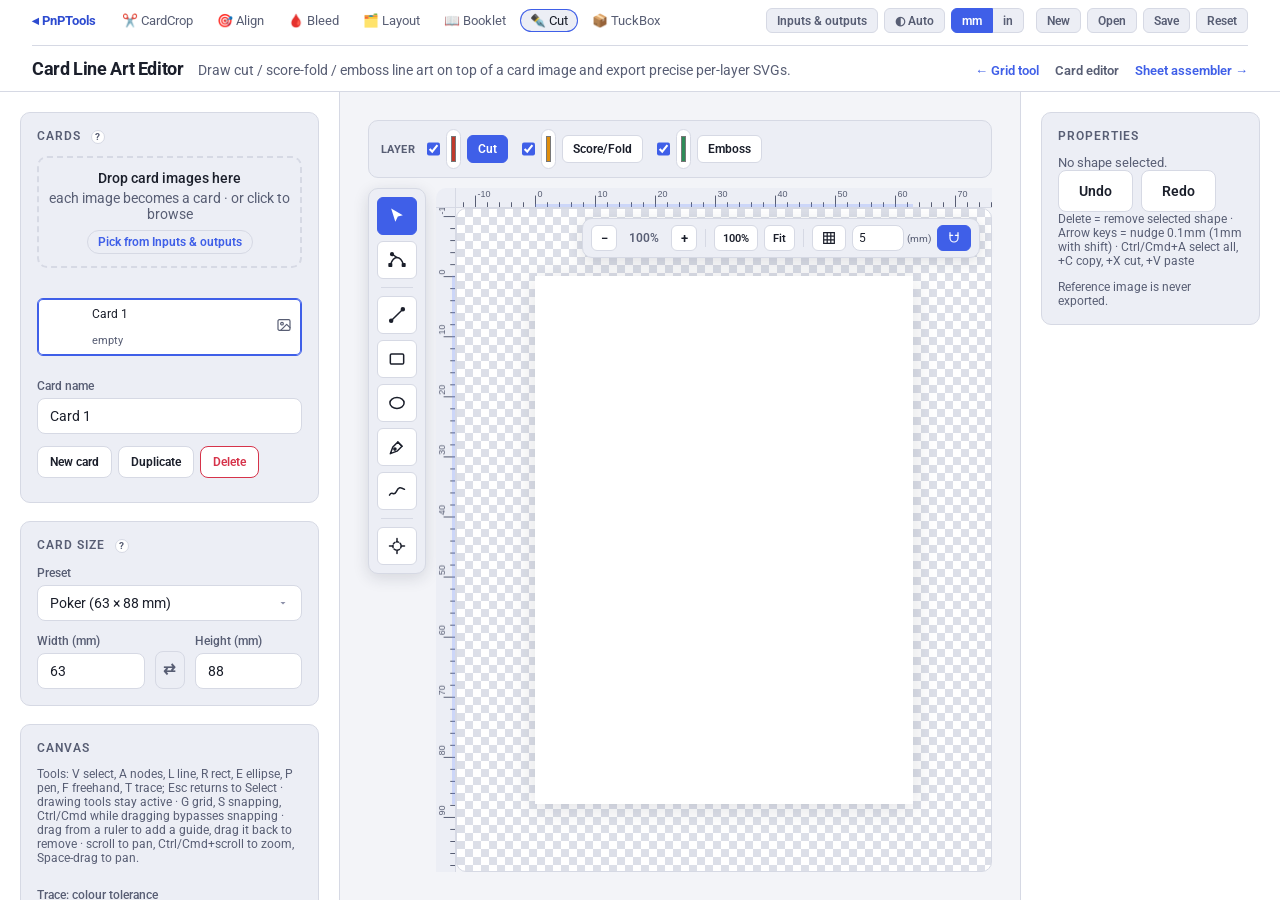
==== commit 878be695: "Add help tooltips: grid, sheet card size, spacing, cells, project Co-Authored-By: Claude Opus 5.5 <n" ====
--- a/editor.html
+++ b/editor.html
@@ -93,7 +93,7 @@
       </div>
 
       <div class="panel">
-        <div class="panel-title">Project</div>
+        <div class="panel-title">Project <span class="help" tabindex="0" data-tip="Save project (.json) writes every card, and is what the sheet assembler reads. The top bar’s Save writes a .pnp project of this tool (cards and settings). Both open here again.">?</span></div>
         <div class="button-group">
           <button type="button" id="saveProjectBtn" class="btn-secondary">Save project (.json)</button>
         </div>
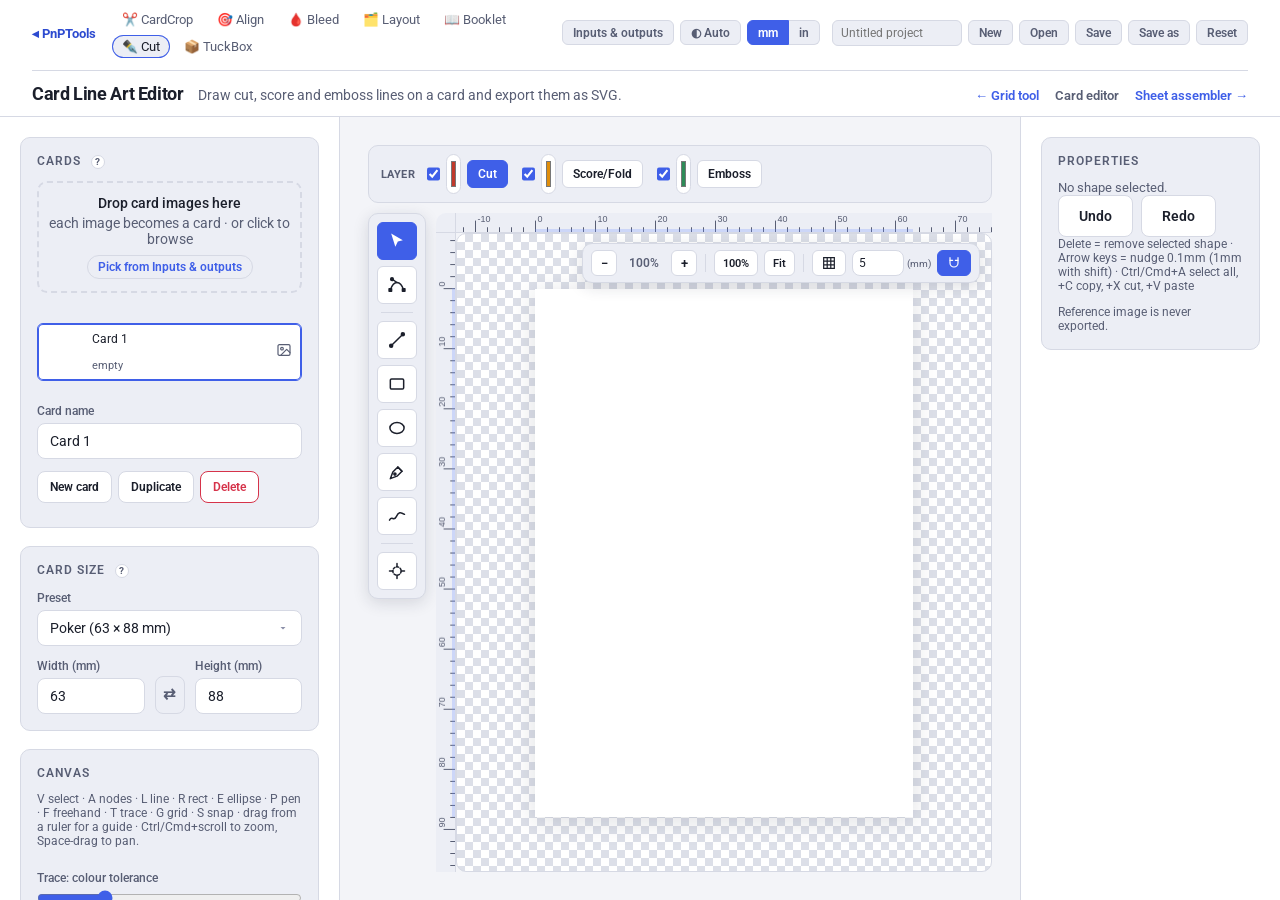
==== commit 6dc4f2dd: "Shorter help texts, hints and messages Co-Authored-By: Claude Opus 5.5 <noreply@anthropic.com>" ====
--- a/editor.html
+++ b/editor.html
@@ -18,7 +18,7 @@
 
   <header>
     <h1>Card Line Art Editor</h1>
-    <p class="subtitle">Draw cut / score-fold / emboss line art on top of a card image and export precise per-layer SVGs.</p>
+    <p class="subtitle">Draw cut, score and emboss lines on a card and export them as SVG.</p>
     <nav class="tool-nav">
       <a class="nav-link" href="index.html">&larr; Grid tool</a>
       <a class="nav-link current" href="editor.html">Card editor</a>
@@ -30,7 +30,7 @@
     <div class="sidebar">
 
       <div class="panel">
-        <div class="panel-title">Cards <span class="help" tabindex="0" data-tip="A project holds any number of cards of the same size, each with its own reference image and line art. The sheet assembler can place every card from the project. On each card: the eye shows or hides its reference image (never exported; stretched over the card, transparent pixels as a checkerboard), the picture button sets or replaces it, or drop an image on the card.">?</span></div>
+        <div class="panel-title">Cards <span class="help" tabindex="0" data-tip="Cards in a project share one size. The eye shows or hides a card's reference image, which is never exported. Drop an image on a card to set it.">?</span></div>
         <div class="dropzone dropzone-compact" id="cardImageDrop">
           <div class="dz-title">Drop card images here</div>
           <div>each image becomes a card &middot; or click to browse</div>
@@ -69,7 +69,7 @@
 
       <div class="panel">
         <div class="panel-title">Canvas</div>
-        <div class="input-hint">Tools: V select, A nodes, L line, R rect, E ellipse, P pen, F freehand, T trace; Esc returns to Select &middot; drawing tools stay active &middot; G grid, S snapping, Ctrl/Cmd while dragging bypasses snapping &middot; drag from a ruler to add a guide, drag it back to remove &middot; scroll to pan, Ctrl/Cmd+scroll to zoom, Space-drag to pan.</div>
+        <div class="input-hint">V select &middot; A nodes &middot; L line &middot; R rect &middot; E ellipse &middot; P pen &middot; F freehand &middot; T trace &middot; G grid &middot; S snap &middot; drag from a ruler for a guide &middot; Ctrl/Cmd+scroll to zoom, Space-drag to pan.</div>
         <div id="editorOptions" class="editor-options"></div>
       </div>
 
@@ -89,13 +89,14 @@
           <button type="button" id="addTemplateBtn" class="btn-secondary btn-small">Add to this card</button>
           <button type="button" id="addTemplateAllBtn" class="btn-secondary btn-small">Add to every card</button>
         </div>
-        <div class="input-hint">Cut lines are saved with the card, so the sheet assembler can use them as the card's outline instead of its rounded rectangle.</div>
+        <div class="input-hint">The sheet assembler uses a card's cut lines as its outline.</div>
       </div>
 
       <div class="panel">
-        <div class="panel-title">Project <span class="help" tabindex="0" data-tip="Save project (.json) writes every card, and is what the sheet assembler reads. The top bar’s Save writes a .pnp project of this tool (cards and settings). Both open here again.">?</span></div>
+        <div class="panel-title">Project <span class="help" tabindex="0" data-tip="Save project (.json) is what the sheet assembler opens. Open in sheet assembler sends every card there.">?</span></div>
         <div class="button-group">
           <button type="button" id="saveProjectBtn" class="btn-secondary">Save project (.json)</button>
+          <button type="button" id="openSheetBtn" class="btn-primary">Open in sheet assembler</button>
         </div>
         <div class="dropzone dropzone-compact" id="projectDrop">
           <div class="dz-title">Drop a project .json here</div>
@@ -116,7 +117,6 @@
           <button type="button" id="exportEmbossBtn" class="btn-secondary">Export Emboss only</button>
           <button type="button" id="exportCardsBtn" class="btn-secondary">Export every card (.zip)</button>
         </div>
-        <div class="input-hint">The layer buttons export the card you are editing.</div>
       </div>
     </div>
 
--- a/css/style.css
+++ b/css/style.css
@@ -295,6 +295,11 @@
     flex: 1;
 }
 
+/* .row sets display, which would override the hidden attribute */
+.row[hidden] {
+    display: none;
+}
+
 input[type="file"],
 input[type="number"],
 input[type="text"],
--- a/shared/pnp-shared.css
+++ b/shared/pnp-shared.css
@@ -61,7 +61,26 @@
     gap: 6px;
 }
 
+.pnp-topbar .pnp-project-name {
+    width: 130px;
+    height: auto;
+    margin: 0;
+    padding: 4px 8px;
+    line-height: 1.3;
+    border-radius: 6px;
+    font-size: 0.78rem;
+    background: var(--surface2);
+    color: var(--text);
+    border: 1px solid var(--border);
+}
+
+.pnp-topbar .pnp-project-name:focus {
+    outline: none;
+    border-color: var(--accent);
+}
+
 .pnp-topbar button {
+    white-space: nowrap;
     padding: 4px 10px;
     border-radius: 6px;
     font-size: 0.78rem;
@@ -126,6 +145,19 @@
     .pnp-tools {
         order: 3;
         flex-basis: 100%;
+    }
+
+    /* The actions wrap onto as many rows as they need; the project name
+       takes what's left of its row. */
+    .pnp-actions {
+        flex-wrap: wrap;
+        flex-basis: 100%;
+    }
+
+    .pnp-topbar .pnp-project-name {
+        flex: 1 1 120px;
+        width: auto;
+        min-width: 0;
     }
 }
 
@@ -279,6 +311,23 @@
     color: var(--text-dim);
 }
 
+.pnp-popover-footer {
+    display: flex;
+    align-items: center;
+    justify-content: space-between;
+    gap: 8px;
+    margin-top: 4px;
+    padding: 8px 10px 4px;
+    border-top: 1px solid var(--border);
+    font-size: 0.72rem;
+    color: var(--text-dim);
+}
+
+.pnp-popover-footer .pnp-popover-clear {
+    flex-shrink: 0;
+    padding: 3px 8px;
+}
+
 .pnp-popover-heading {
     padding: 8px 10px 4px;
     font-size: 0.7rem;
@@ -292,6 +341,13 @@
 
 .pnp-swap-row {
     align-items: flex-end;
+}
+
+/* Narrow screens stack .row fields; width ⇄ height stays on one line. */
+@media (max-width: 1024px) {
+    .row.pnp-swap-row {
+        flex-direction: row;
+    }
 }
 
 .row > .pnp-swap {
